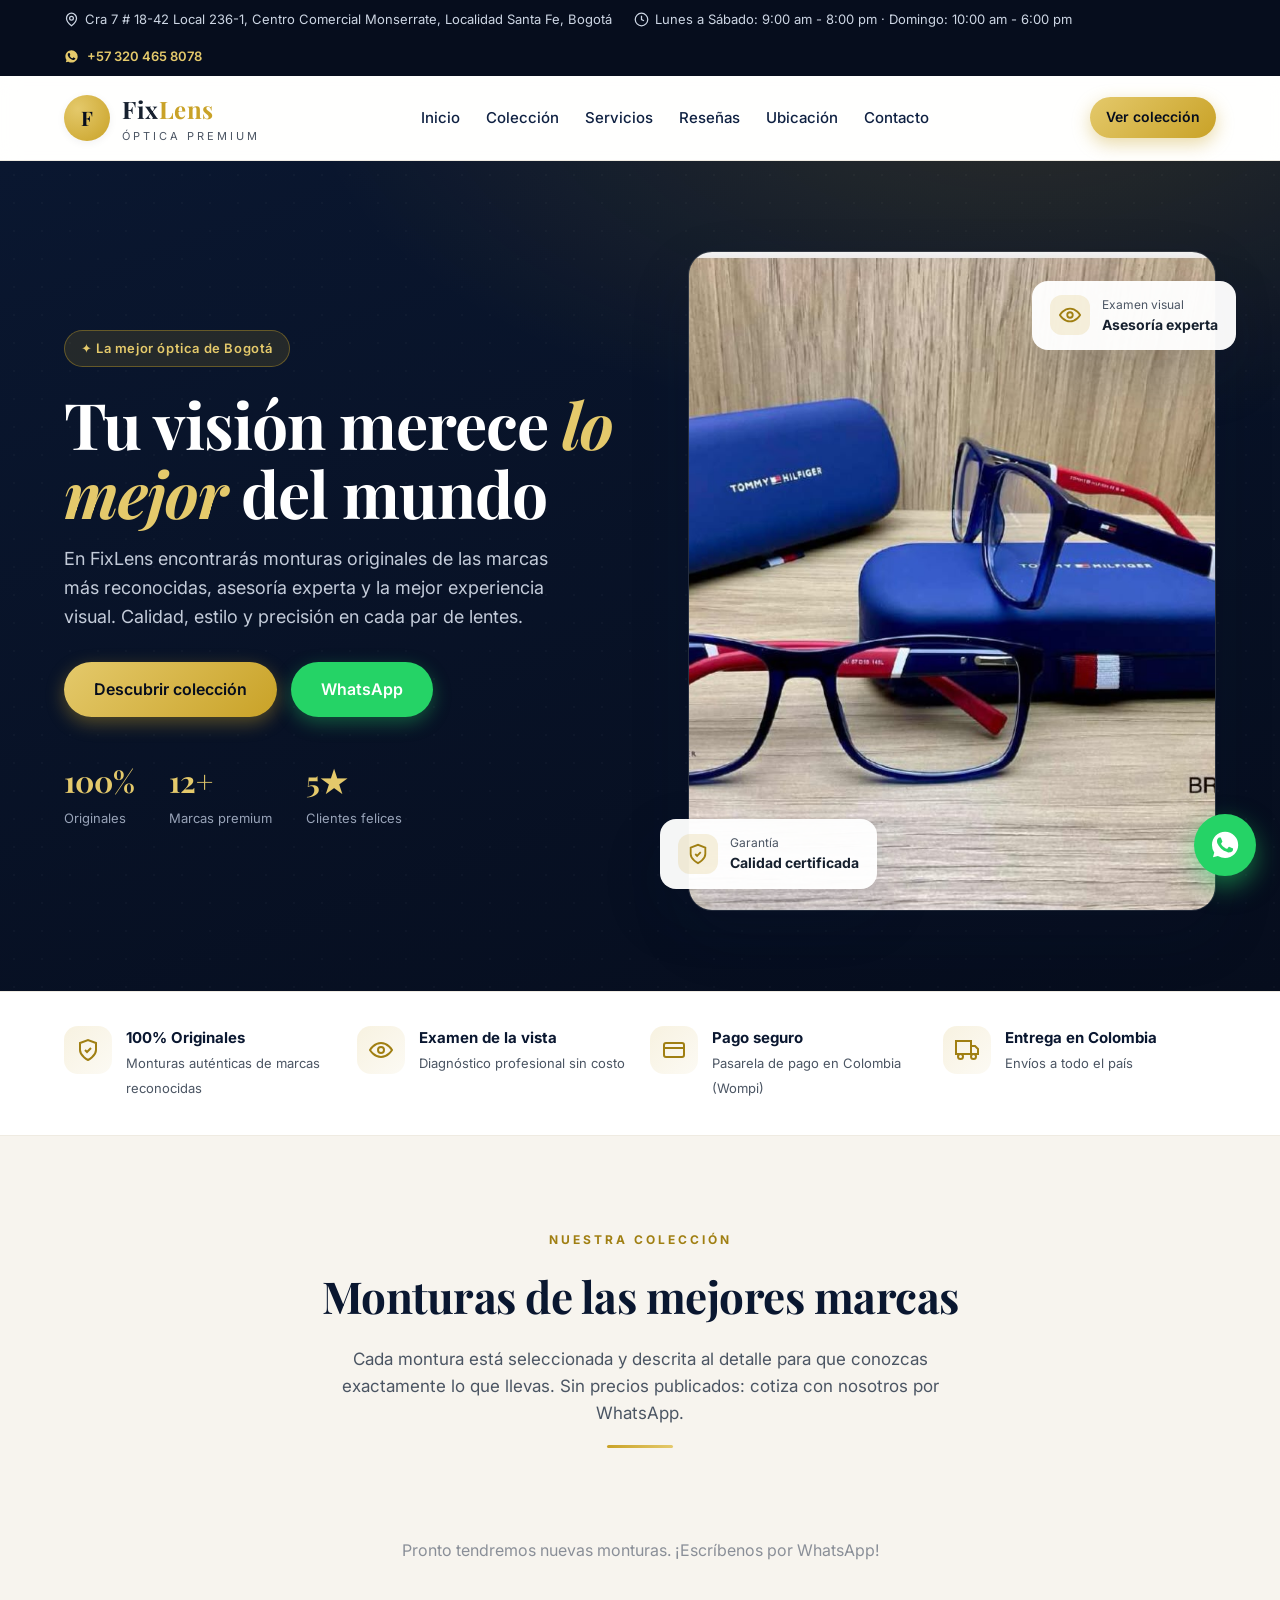
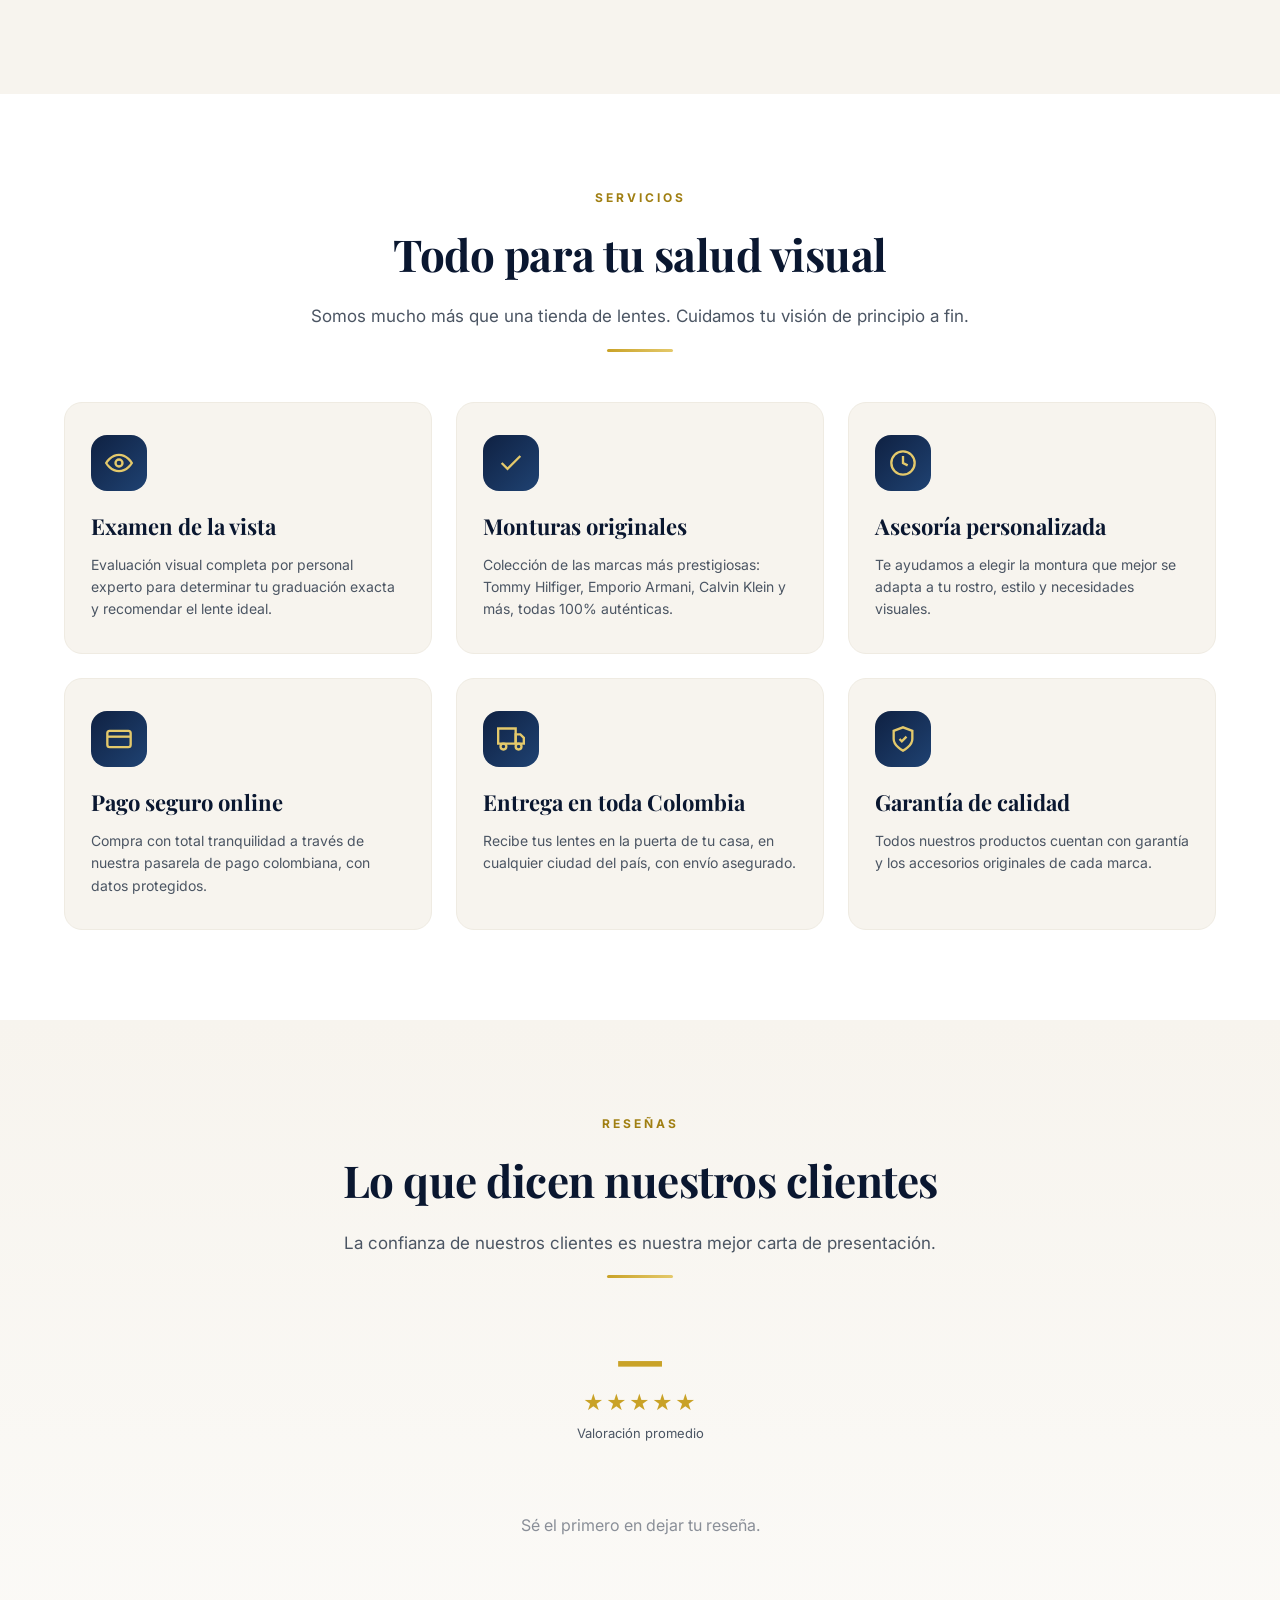
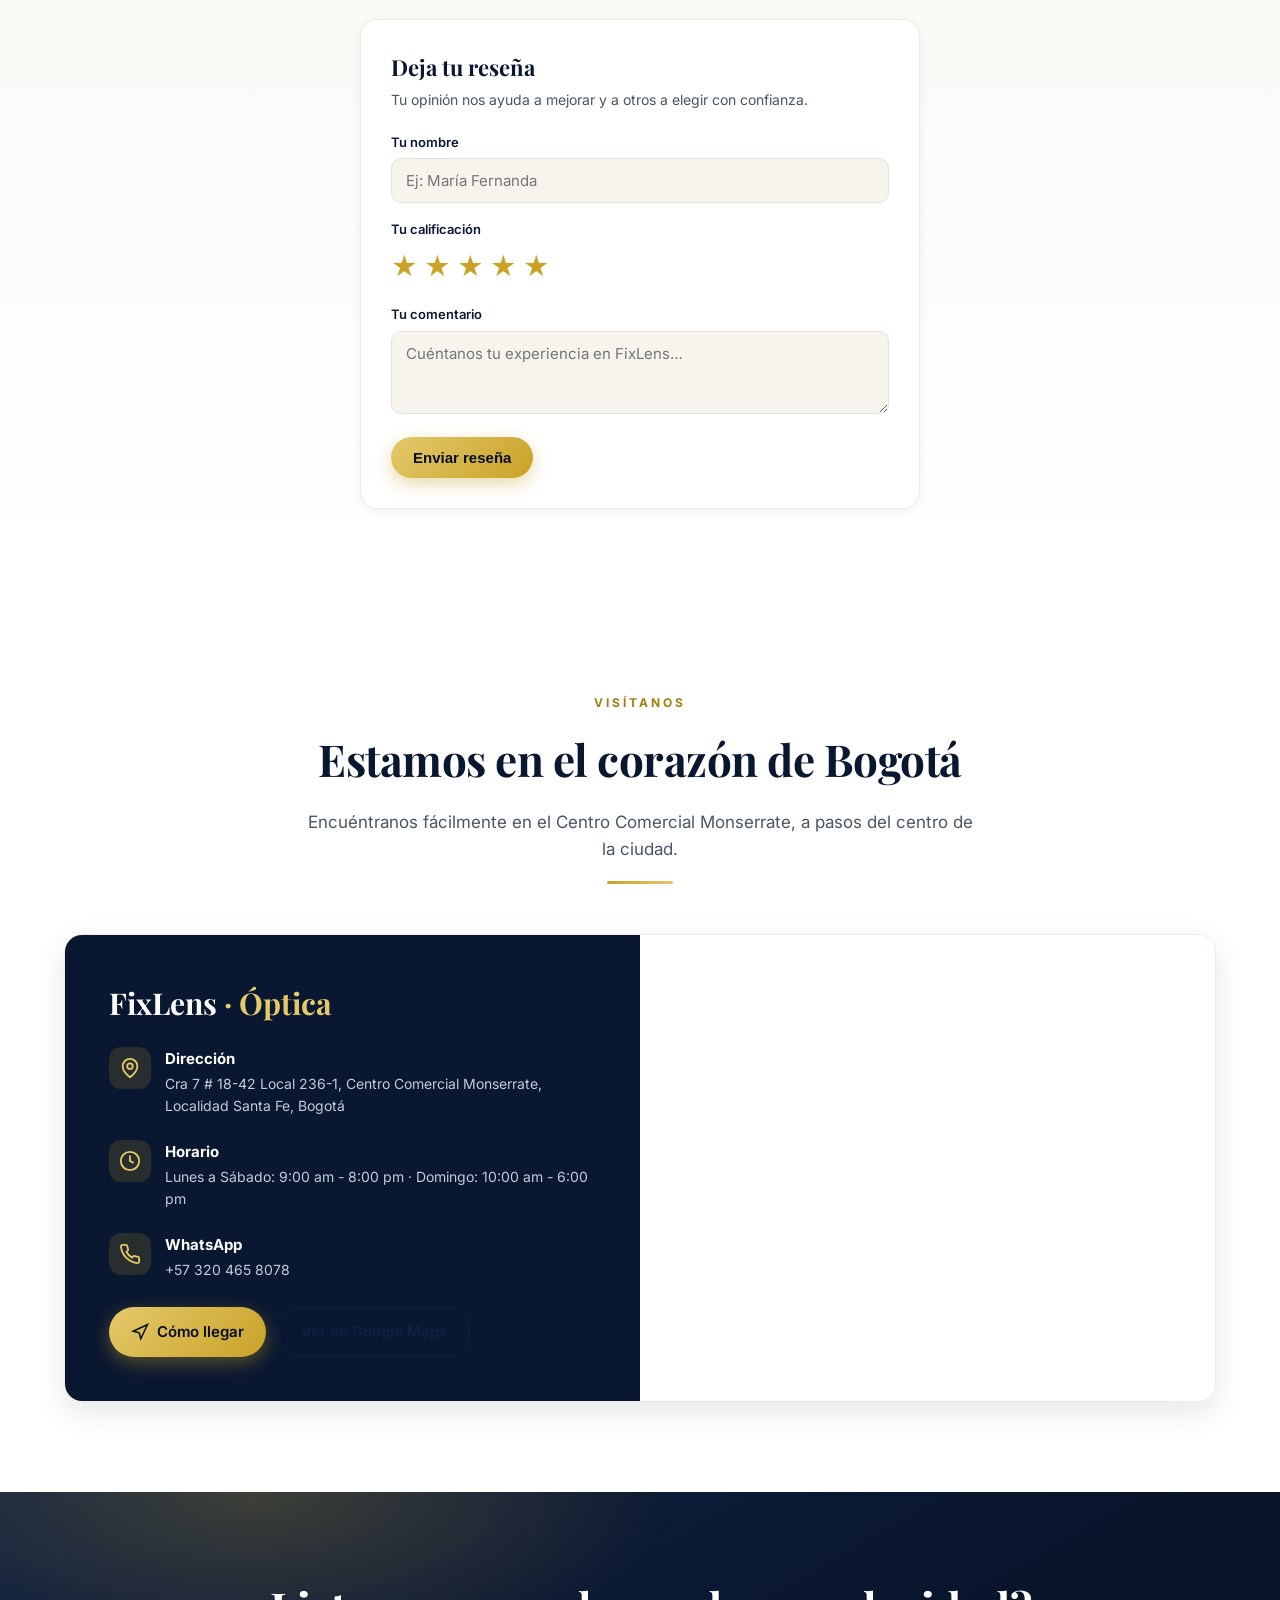
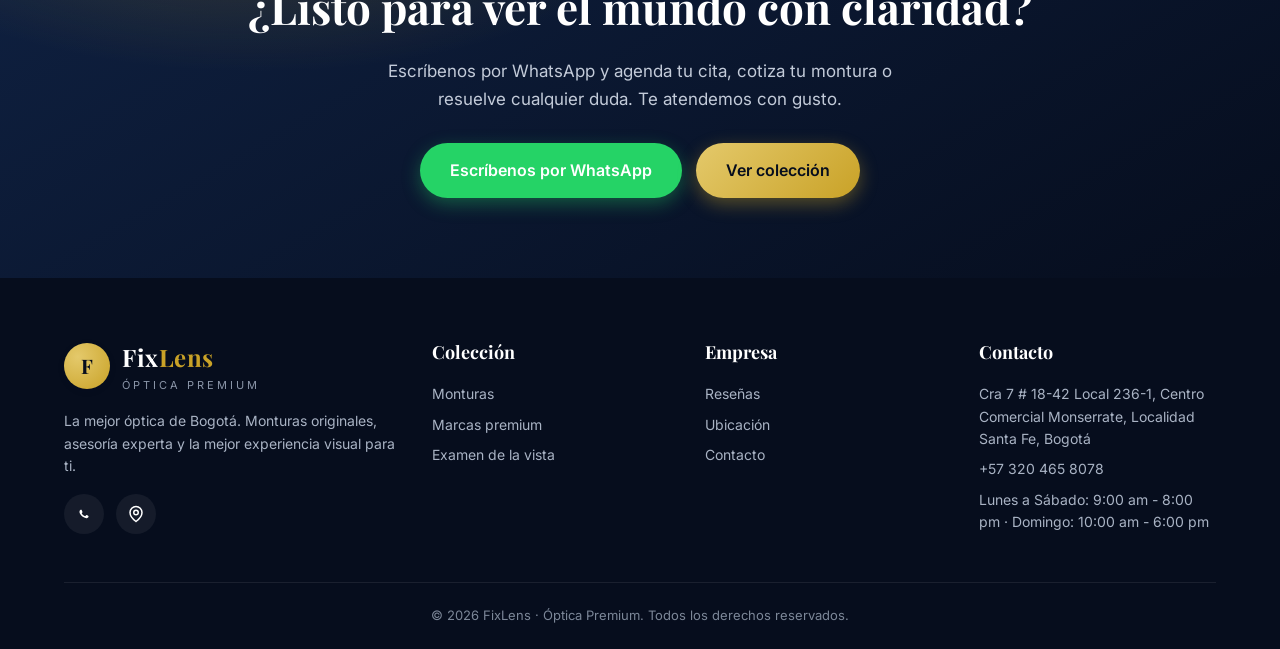
==== index.html @ ef6d7c6b "Óptica FixLens: sitio web completo con panel admin y pasarela Wompi" ====
<!DOCTYPE html>
<html lang="es">
<head>
  <meta charset="UTF-8">
  <meta name="viewport" content="width=device-width, initial-scale=1.0">
  <title>FixLens · Óptica Premium en Bogotá | Centro Comercial Monserrate</title>
  <meta name="description" content="FixLens, la mejor óptica de Bogotá. Monturas originales de las mejores marcas, asesoría profesional y examen de la vista. Cra 7 # 18-42 Local 236-1, Centro Comercial Monserrate, Localidad Santa Fe. Escríbenos por WhatsApp.">
  <meta name="theme-color" content="#0a1730">
  <link rel="preconnect" href="https://fonts.googleapis.com">
  <link rel="preconnect" href="https://fonts.gstatic.com" crossorigin>
  <link href="https://fonts.googleapis.com/css2?family=Playfair+Display:ital,wght@0,400;0,600;0,700;1,500&family=Inter:wght@400;500;600;700&display=swap" rel="stylesheet">
  <link rel="stylesheet" href="/assets/css/style.css">
  <link rel="icon" href="data:image/svg+xml,%3Csvg xmlns='http://www.w3.org/2000/svg' viewBox='0 0 100 100'%3E%3Ccircle cx='50' cy='50' r='50' fill='%230a1730'/%3E%3Ctext x='50' y='66' font-size='48' text-anchor='middle' fill='%23c9a227' font-family='Georgia'%3EF%3C/text%3E%3C/svg%3E">
  <!-- Structured data for local SEO -->
  <script type="application/ld+json">
  {
    "@context": "https://schema.org",
    "@type": "Optician",
    "name": "FixLens",
    "description": "Óptica premium en Bogotá. Monturas originales de las mejores marcas.",
    "telephone": "+573204658078",
    "address": {
      "@type": "PostalAddress",
      "streetAddress": "Cra 7 # 18-42 Local 236-1, Centro Comercial Monserrate",
      "addressLocality": "Bogotá",
      "addressRegion": "Cundinamarca",
      "addressCountry": "CO"
    },
    "openingHours": "Mo-Sa 09:00-20:00, Su 10:00-18:00",
    "priceRange": "$$"
  }
  </script>
</head>
<body>

  <!-- TOP BAR -->
  <div class="topbar">
    <div class="container">
      <div class="tb-left">
        <span class="tb-item" id="topbar-pin" style="display:inline-flex;align-items:center;gap:6px">
          <svg viewBox="0 0 24 24" fill="none" stroke="currentColor" stroke-width="2" style="width:15px;height:15px"><path d="M20 10c0 6-8 12-8 12s-8-6-8-12a8 8 0 0 1 16 0z"/><circle cx="12" cy="10" r="3"/></svg>
          <span data-address>Cra 7 # 18-42 Local 236-1, Centro Comercial Monserrate, Localidad Santa Fe, Bogotá</span>
        </span>
        <span class="tb-item">
          <svg viewBox="0 0 24 24" fill="none" stroke="currentColor" stroke-width="2" style="width:15px;height:15px"><circle cx="12" cy="12" r="10"/><path d="M12 6v6l4 2"/></svg>
          <span data-hours>Lunes a Sábado: 9:00 am - 8:00 pm · Domingo: 10:00 am - 6:00 pm</span>
        </span>
      </div>
      <a class="tb-right" href="https://wa.me/573204658078?text=Hola%20FixLens%20%F0%9F%91%93%2C%20quiero%20m%C3%A1s%20informaci%C3%B3n." target="_blank" rel="noopener">
        <svg viewBox="0 0 24 24" fill="currentColor" style="width:15px;height:15px"><path d="M17.47 14.38c-.3-.15-1.76-.87-2.03-.97-.27-.1-.47-.15-.67.15-.2.3-.77.97-.94 1.17-.17.2-.35.22-.65.07-.3-.15-1.26-.46-2.4-1.48-.89-.79-1.49-1.77-1.66-2.07-.17-.3-.02-.46.13-.61.13-.13.3-.35.45-.52.15-.17.2-.3.3-.5.1-.2.05-.37-.02-.52-.08-.15-.67-1.62-.92-2.22-.24-.58-.49-.5-.67-.51h-.57c-.2 0-.52.07-.8.37-.27.3-1.04 1.02-1.04 2.48 0 1.46 1.07 2.87 1.22 3.07.15.2 2.1 3.2 5.08 4.49.71.31 1.26.49 1.69.63.71.23 1.36.2 1.87.12.57-.09 1.76-.72 2.01-1.42.25-.7.25-1.3.17-1.42-.07-.13-.27-.2-.57-.35zM12.05 21.79h-.01a9.8 9.8 0 0 1-5-1.37l-.36-.21-3.71.97.99-3.62-.23-.37a9.79 9.79 0 0 1-1.5-5.22c0-5.42 4.42-9.83 9.85-9.83a9.78 9.78 0 0 1 9.82 9.83c0 5.43-4.41 9.82-9.85 9.82z"/></svg>
        +57 320 465 8078
      </a>
    </div>
  </div>

  <!-- NAV -->
  <nav class="nav">
    <div class="container">
      <a class="brand" href="#inicio">
        <div class="brand-logo">F</div>
        <div>
          <div class="brand-name">Fix<span>Lens</span></div>
          <div class="brand-sub">Óptica Premium</div>
        </div>
      </a>
      <div class="nav-links">
        <a href="#inicio">Inicio</a>
        <a href="#coleccion">Colección</a>
        <a href="#servicios">Servicios</a>
        <a href="#resenas">Reseñas</a>
        <a href="#ubicacion">Ubicación</a>
        <a href="#contacto">Contacto</a>
      </div>
      <div class="nav-cta">
        <a class="btn btn-gold btn-sm" href="#coleccion">Ver colección</a>
        <button class="hamburger" aria-label="Menú"><span></span><span></span><span></span></button>
      </div>
    </div>
  </nav>

  <!-- HERO -->
  <header class="hero" id="inicio">
    <div class="container">
      <div class="hero-copy">
        <span class="hero-badge">✦ La mejor óptica de Bogotá</span>
        <h1>Tu visión merece <em>lo mejor</em> del mundo</h1>
        <p class="lead">En FixLens encontrarás monturas originales de las marcas más reconocidas, asesoría experta y la mejor experiencia visual. Calidad, estilo y precisión en cada par de lentes.</p>
        <div class="hero-actions">
          <a class="btn btn-gold btn-lg" href="#coleccion">Descubrir colección</a>
          <a class="btn btn-whatsapp btn-lg" data-wa href="#">WhatsApp</a>
        </div>
        <div class="hero-stats">
          <div class="stat"><b>100%</b><span>Originales</span></div>
          <div class="stat"><b>12+</b><span>Marcas premium</span></div>
          <div class="stat"><b>5★</b><span>Clientes felices</span></div>
        </div>
      </div>
      <div class="hero-visual">
        <div class="frame">
          <img src="/images/IMG-20260906-WA0002.jpg" alt="Montura original Tommy Hilfiger en FixLens">
        </div>
        <div class="float-card fc1">
          <div class="ic">
            <svg viewBox="0 0 24 24" fill="none" stroke="currentColor" stroke-width="2"><path d="M12 22s8-4 8-10V5l-8-3-8 3v7c0 6 8 10 8 10z"/><path d="M9 12l2 2 4-4"/></svg>
          </div>
          <div><small>Garantía</small><b>Calidad certificada</b></div>
        </div>
        <div class="float-card fc2">
          <div class="ic">
            <svg viewBox="0 0 24 24" fill="none" stroke="currentColor" stroke-width="2"><path d="M1 12s4-7 11-7 11 7 11 7-4 7-11 7S1 12 1 12z"/><circle cx="12" cy="12" r="3"/></svg>
          </div>
          <div><small>Examen visual</small><b>Asesoría experta</b></div>
        </div>
      </div>
    </div>
  </header>

  <!-- HIGHLIGHTS -->
  <section class="highlights">
    <div class="container">
      <div class="hl">
        <div class="ic"><svg viewBox="0 0 24 24" fill="none" stroke="currentColor" stroke-width="2"><path d="M12 22s8-4 8-10V5l-8-3-8 3v7c0 6 8 10 8 10z"/><path d="M9 12l2 2 4-4"/></svg></div>
        <div><b>100% Originales</b><span>Monturas auténticas de marcas reconocidas</span></div>
      </div>
      <div class="hl">
        <div class="ic"><svg viewBox="0 0 24 24" fill="none" stroke="currentColor" stroke-width="2"><path d="M1 12s4-7 11-7 11 7 11 7-4 7-11 7S1 12 1 12z"/><circle cx="12" cy="12" r="3"/></svg></div>
        <div><b>Examen de la vista</b><span>Diagnóstico profesional sin costo</span></div>
      </div>
      <div class="hl">
        <div class="ic"><svg viewBox="0 0 24 24" fill="none" stroke="currentColor" stroke-width="2"><rect x="2" y="5" width="20" height="14" rx="2"/><path d="M2 10h20"/></svg></div>
        <div><b>Pago seguro</b><span>Pasarela de pago en Colombia (Wompi)</span></div>
      </div>
      <div class="hl">
        <div class="ic"><svg viewBox="0 0 24 24" fill="none" stroke="currentColor" stroke-width="2"><path d="M1 3h15v13H1z"/><path d="M16 8h4l3 3v5h-7V8z"/><circle cx="5.5" cy="18.5" r="2.5"/><circle cx="18.5" cy="18.5" r="2.5"/></svg></div>
        <div><b>Entrega en Colombia</b><span>Envíos a todo el país</span></div>
      </div>
    </div>
  </section>

  <!-- COLLECTION -->
  <section class="section" id="coleccion">
    <div class="container">
      <div class="section-head">
        <span class="kicker">Nuestra colección</span>
        <h2>Monturas de las mejores marcas</h2>
        <p>Cada montura está seleccionada y descrita al detalle para que conozcas exactamente lo que llevas. Sin precios publicados: cotiza con nosotros por WhatsApp.</p>
        <div class="rule"></div>
      </div>
      <div class="products-grid" id="productsGrid"></div>
    </div>
  </section>

  <!-- SERVICES -->
  <section class="section services" id="servicios">
    <div class="container">
      <div class="section-head">
        <span class="kicker">Servicios</span>
        <h2>Todo para tu salud visual</h2>
        <p>Somos mucho más que una tienda de lentes. Cuidamos tu visión de principio a fin.</p>
        <div class="rule"></div>
      </div>
      <div class="services-grid">
        <div class="service">
          <div class="ic"><svg viewBox="0 0 24 24" fill="none" stroke="currentColor" stroke-width="2"><path d="M1 12s4-7 11-7 11 7 11 7-4 7-11 7S1 12 1 12z"/><circle cx="12" cy="12" r="3"/></svg></div>
          <h3>Examen de la vista</h3>
          <p>Evaluación visual completa por personal experto para determinar tu graduación exacta y recomendar el lente ideal.</p>
        </div>
        <div class="service">
          <div class="ic"><svg viewBox="0 0 24 24" fill="none" stroke="currentColor" stroke-width="2"><path d="M20 6 9 17l-5-5"/></svg></div>
          <h3>Monturas originales</h3>
          <p>Colección de las marcas más prestigiosas: Tommy Hilfiger, Emporio Armani, Calvin Klein y más, todas 100% auténticas.</p>
        </div>
        <div class="service">
          <div class="ic"><svg viewBox="0 0 24 24" fill="none" stroke="currentColor" stroke-width="2"><circle cx="12" cy="12" r="10"/><path d="M12 6v6l4 2"/></svg></div>
          <h3>Asesoría personalizada</h3>
          <p>Te ayudamos a elegir la montura que mejor se adapta a tu rostro, estilo y necesidades visuales.</p>
        </div>
        <div class="service">
          <div class="ic"><svg viewBox="0 0 24 24" fill="none" stroke="currentColor" stroke-width="2"><rect x="2" y="5" width="20" height="14" rx="2"/><path d="M2 10h20"/></svg></div>
          <h3>Pago seguro online</h3>
          <p>Compra con total tranquilidad a través de nuestra pasarela de pago colombiana, con datos protegidos.</p>
        </div>
        <div class="service">
          <div class="ic"><svg viewBox="0 0 24 24" fill="none" stroke="currentColor" stroke-width="2"><path d="M1 3h15v13H1z"/><path d="M16 8h4l3 3v5h-7V8z"/><circle cx="5.5" cy="18.5" r="2.5"/><circle cx="18.5" cy="18.5" r="2.5"/></svg></div>
          <h3>Entrega en toda Colombia</h3>
          <p>Recibe tus lentes en la puerta de tu casa, en cualquier ciudad del país, con envío asegurado.</p>
        </div>
        <div class="service">
          <div class="ic"><svg viewBox="0 0 24 24" fill="none" stroke="currentColor" stroke-width="2"><path d="M12 22s8-4 8-10V5l-8-3-8 3v7c0 6 8 10 8 10z"/><path d="M9 12l2 2 4-4"/></svg></div>
          <h3>Garantía de calidad</h3>
          <p>Todos nuestros productos cuentan con garantía y los accesorios originales de cada marca.</p>
        </div>
      </div>
    </div>
  </section>

  <!-- REVIEWS -->
  <section class="section reviews" id="resenas">
    <div class="container">
      <div class="section-head">
        <span class="kicker">Reseñas</span>
        <h2>Lo que dicen nuestros clientes</h2>
        <p>La confianza de nuestros clientes es nuestra mejor carta de presentación.</p>
        <div class="rule"></div>
      </div>
      <div class="reviews-summary">
        <div class="big-score">
          <b id="avgScore">5.0</b>
          <div class="stars">★★★★★</div>
          <span>Valoración promedio</span>
        </div>
      </div>
      <div class="reviews-grid" id="reviewsGrid"></div>

      <form class="review-form" id="reviewForm">
        <h3>Deja tu reseña</h3>
        <p class="hint">Tu opinión nos ayuda a mejorar y a otros a elegir con confianza.</p>
        <div class="field">
          <label for="rname">Tu nombre</label>
          <input type="text" id="rname" name="rname" placeholder="Ej: María Fernanda" required>
        </div>
        <div class="field">
          <label>Tu calificación</label>
          <div class="star-input" id="starInput"><span>★</span><span>★</span><span>★</span><span>★</span><span>★</span></div>
        </div>
        <div class="field">
          <label for="rcomment">Tu comentario</label>
          <textarea id="rcomment" name="rcomment" rows="3" placeholder="Cuéntanos tu experiencia en FixLens…" required></textarea>
        </div>
        <button type="submit" class="btn btn-gold">Enviar reseña</button>
      </form>
    </div>
  </section>

  <!-- LOCATION -->
  <section class="section location" id="ubicacion">
    <div class="container">
      <div class="section-head">
        <span class="kicker">Visítanos</span>
        <h2>Estamos en el corazón de Bogotá</h2>
        <p>Encuéntranos fácilmente en el Centro Comercial Monserrate, a pasos del centro de la ciudad.</p>
        <div class="rule"></div>
      </div>
      <div class="location-wrap">
        <div class="location-info">
          <h2>FixLens <span>· Óptica</span></h2>
          <div class="loc-row">
            <div class="ic"><svg viewBox="0 0 24 24" fill="none" stroke="currentColor" stroke-width="2"><path d="M20 10c0 6-8 12-8 12s-8-6-8-12a8 8 0 0 1 16 0z"/><circle cx="12" cy="10" r="3"/></svg></div>
            <div>
              <b>Dirección</b>
              <p data-address>Cra 7 # 18-42 Local 236-1, Centro Comercial Monserrate, Localidad Santa Fe, Bogotá</p>
            </div>
          </div>
          <div class="loc-row">
            <div class="ic"><svg viewBox="0 0 24 24" fill="none" stroke="currentColor" stroke-width="2"><circle cx="12" cy="12" r="10"/><path d="M12 6v6l4 2"/></svg></div>
            <div>
              <b>Horario</b>
              <p data-hours>Lunes a Sábado: 9:00 am - 8:00 pm · Domingo: 10:00 am - 6:00 pm</p>
            </div>
          </div>
          <div class="loc-row">
            <div class="ic"><svg viewBox="0 0 24 24" fill="none" stroke="currentColor" stroke-width="2"><path d="M22 16.9v3a2 2 0 0 1-2.2 2 19.8 19.8 0 0 1-8.6-3.1 19.5 19.5 0 0 1-6-6A19.8 19.8 0 0 1 2.1 4.2 2 2 0 0 1 4.1 2h3a2 2 0 0 1 2 1.7c.1 1 .4 1.9.7 2.8a2 2 0 0 1-.5 2.1L8.1 9.9a16 16 0 0 0 6 6l1.3-1.2a2 2 0 0 1 2.1-.5c.9.3 1.8.6 2.8.7a2 2 0 0 1 1.7 2z"/></svg></div>
            <div>
              <b>WhatsApp</b>
              <p><a data-wa href="#">+57 320 465 8078</a></p>
            </div>
          </div>
          <div style="margin-top:26px;display:flex;gap:12px;flex-wrap:wrap">
            <a class="btn btn-gold" target="_blank" rel="noopener" href="https://www.google.com/maps/dir/?api=1&destination=Cra+7+%2318-42+Centro+Comercial+Monserrate+Bogot%C3%A1">
              <svg viewBox="0 0 24 24" fill="none" stroke="currentColor" stroke-width="2" style="width:18px;height:18px"><path d="M3 11l19-9-9 19-2-8-8-2z"/></svg>
              Cómo llegar
            </a>
            <a class="btn btn-outline" target="_blank" rel="noopener" href="https://www.google.com/maps/search/?api=1&query=Cra+7+%2318-42+Centro+Comercial+Monserrate+Bogot%C3%A1">
              Ver en Google Maps
            </a>
          </div>
        </div>
        <div class="location-map">
          <iframe
            src="https://www.google.com/maps?q=Cra+7+%2318-42+Centro+Comercial+Monserrate+Localidad+Santa+Fe+Bogot%C3%A1&z=16&output=embed"
            title="Ubicación de FixLens en Google Maps"
            loading="lazy"
            referrerpolicy="no-referrer-when-downgrade"
            allowfullscreen></iframe>
        </div>
      </div>
    </div>
  </section>

  <!-- CTA BANNER -->
  <section class="cta-banner" id="contacto">
    <div class="container">
      <h2>¿Listo para ver el mundo con claridad?</h2>
      <p>Escríbenos por WhatsApp y agenda tu cita, cotiza tu montura o resuelve cualquier duda. Te atendemos con gusto.</p>
      <div style="display:flex;gap:14px;justify-content:center;flex-wrap:wrap">
        <a class="btn btn-whatsapp btn-lg" data-wa href="#">Escríbenos por WhatsApp</a>
        <a class="btn btn-gold btn-lg" href="#coleccion">Ver colección</a>
      </div>
    </div>
  </section>

  <!-- FOOTER -->
  <footer class="footer">
    <div class="container">
      <div class="footer-grid">
        <div>
          <a class="brand" href="#inicio">
            <div class="brand-logo">F</div>
            <div>
              <div class="brand-name">Fix<span>Lens</span></div>
              <div class="brand-sub" style="color:#8a95a8">Óptica Premium</div>
            </div>
          </a>
          <p style="margin-top:16px">La mejor óptica de Bogotá. Monturas originales, asesoría experta y la mejor experiencia visual para ti.</p>
          <div class="footer-social">
            <a data-wa href="#" aria-label="WhatsApp"><svg viewBox="0 0 24 24" fill="currentColor"><path d="M17.47 14.38c-.3-.15-1.76-.87-2.03-.97-.27-.1-.47-.15-.67.15-.2.3-.77.97-.94 1.17-.17.2-.35.22-.65.07-.3-.15-1.26-.46-2.4-1.48-.89-.79-1.49-1.77-1.66-2.07-.17-.3-.02-.46.13-.61.13-.13.3-.35.45-.52.15-.17.2-.3.3-.5.1-.2.05-.37-.02-.52-.08-.15-.67-1.62-.92-2.22-.24-.58-.49-.5-.67-.51h-.57c-.2 0-.52.07-.8.37-.27.3-1.04 1.02-1.04 2.48 0 1.46 1.07 2.87 1.22 3.07.15.2 2.1 3.2 5.08 4.49.71.31 1.26.49 1.69.63.71.23 1.36.2 1.87.12.57-.09 1.76-.72 2.01-1.42.25-.7.25-1.3.17-1.42-.07-.13-.27-.2-.57-.35z"/></svg></a>
            <a href="https://www.google.com/maps/search/?api=1&query=Cra+7+%2318-42+Centro+Comercial+Monserrate+Bogot%C3%A1" target="_blank" rel="noopener" aria-label="Ubicación"><svg viewBox="0 0 24 24" fill="none" stroke="currentColor" stroke-width="2"><path d="M20 10c0 6-8 12-8 12s-8-6-8-12a8 8 0 0 1 16 0z"/><circle cx="12" cy="10" r="3"/></svg></a>
          </div>
        </div>
        <div>
          <h4>Colección</h4>
          <p><a href="#coleccion">Monturas</a></p>
          <p><a href="#coleccion">Marcas premium</a></p>
          <p><a href="#servicios">Examen de la vista</a></p>
        </div>
        <div>
          <h4>Empresa</h4>
          <p><a href="#resenas">Reseñas</a></p>
          <p><a href="#ubicacion">Ubicación</a></p>
          <p><a href="#contacto">Contacto</a></p>
        </div>
        <div>
          <h4>Contacto</h4>
          <p data-address>Cra 7 # 18-42 Local 236-1, Centro Comercial Monserrate, Localidad Santa Fe, Bogotá</p>
          <p><a data-wa href="#">+57 320 465 8078</a></p>
          <p data-hours>Lunes a Sábado: 9:00 am - 8:00 pm · Domingo: 10:00 am - 6:00 pm</p>
        </div>
      </div>
      <div class="footer-bottom">
        © <span id="year">2026</span> FixLens · Óptica Premium. Todos los derechos reservados.
      </div>
    </div>
  </footer>

  <!-- FLOATING WHATSAPP -->
  <a class="float-wa" data-wa href="#" aria-label="WhatsApp">
    <svg viewBox="0 0 24 24" fill="currentColor"><path d="M17.47 14.38c-.3-.15-1.76-.87-2.03-.97-.27-.1-.47-.15-.67.15-.2.3-.77.97-.94 1.17-.17.2-.35.22-.65.07-.3-.15-1.26-.46-2.4-1.48-.89-.79-1.49-1.77-1.66-2.07-.17-.3-.02-.46.13-.61.13-.13.3-.35.45-.52.15-.17.2-.3.3-.5.1-.2.05-.37-.02-.52-.08-.15-.67-1.62-.92-2.22-.24-.58-.49-.5-.67-.51h-.57c-.2 0-.52.07-.8.37-.27.3-1.04 1.02-1.04 2.48 0 1.46 1.07 2.87 1.22 3.07.15.2 2.1 3.2 5.08 4.49.71.31 1.26.49 1.69.63.71.23 1.36.2 1.87.12.57-.09 1.76-.72 2.01-1.42.25-.7.25-1.3.17-1.42-.07-.13-.27-.2-.57-.35zM12.05 21.79h-.01a9.8 9.8 0 0 1-5-1.37l-.36-.21-3.71.97.99-3.62-.23-.37a9.79 9.79 0 0 1-1.5-5.22c0-5.42 4.42-9.83 9.85-9.83a9.78 9.78 0 0 1 9.82 9.83c0 5.43-4.41 9.82-9.85 9.82z"/></svg>
  </a>

  <!-- PRODUCT MODAL -->
  <div class="modal-backdrop" id="productModal">
    <div class="modal">
      <div class="modal-media"></div>
      <div class="modal-body"></div>
    </div>
  </div>

  <!-- QUOTE MODAL -->
  <div class="modal-backdrop" id="quoteModal">
    <div class="quote-modal">
      <button class="modal-close" data-close style="top:16px;right:16px">✕</button>
      <h3>Cotiza esta montura</h3>
      <p class="sub">Completa tus datos y te contactamos al instante por WhatsApp.</p>
      <div class="quote-product">
        <img id="quoteProductImg" src="" alt="">
        <div>
          <b id="quoteProductName">Producto</b>
          <span id="quoteProductBrand">FixLens</span>
        </div>
      </div>
      <form id="quoteForm">
        <div class="field">
          <label>Nombre completo</label>
          <input type="text" name="name" required placeholder="Tu nombre">
        </div>
        <div class="field">
          <label>Teléfono / WhatsApp</label>
          <input type="tel" name="phone" required placeholder="+57 300 000 0000">
        </div>
        <div class="field">
          <label>Correo electrónico</label>
          <input type="email" name="email" placeholder="tu@correo.com">
        </div>
        <div class="field">
          <label>Dirección de entrega</label>
          <input type="text" name="address" placeholder="Ciudad, dirección">
        </div>
        <button type="submit" class="btn btn-whatsapp" style="width:100%">Enviar cotización por WhatsApp</button>
        <p class="hint" style="text-align:center;margin:12px 0 0;font-size:12px;color:#8a8f98">Al enviar se abrirá WhatsApp con tu solicitud. Sin compromiso.</p>
      </form>
    </div>
  </div>

  <script src="/assets/js/app.js"></script>
</body>
</html>
---- assets/css/style.css ----
/* =========================================================
   FIXLENS · Óptica Premium
   Design system: deep navy + champagne gold
   ========================================================= */

:root {
  --navy-950: #060d1d;
  --navy-900: #0a1730;
  --navy-800: #0f2142;
  --navy-700: #173157;
  --navy-600: #1f4272;
  --gold: #c9a227;
  --gold-soft: #e4c96b;
  --gold-dark: #a07f12;
  --cream: #f7f4ee;
  --white: #ffffff;
  --ink: #16202e;
  --slate: #4b5563;
  --line: #e7e2d8;
  --line-soft: #efebe2;
  --green: #25d366;
  --shadow-sm: 0 2px 8px rgba(10, 23, 48, 0.06);
  --shadow-md: 0 10px 30px rgba(10, 23, 48, 0.10);
  --shadow-lg: 0 24px 60px rgba(10, 23, 48, 0.16);
  --radius: 18px;
  --radius-sm: 12px;
  --font-head: "Playfair Display", Georgia, serif;
  --font-body: "Inter", system-ui, -apple-system, "Segoe UI", sans-serif;
  --maxw: 1200px;
}

* { box-sizing: border-box; }

html { scroll-behavior: smooth; }

body {
  margin: 0;
  font-family: var(--font-body);
  color: var(--ink);
  background: var(--cream);
  line-height: 1.6;
  -webkit-font-smoothing: antialiased;
}

img { max-width: 100%; display: block; }

a { color: inherit; text-decoration: none; }

.container {
  width: 100%;
  max-width: var(--maxw);
  margin: 0 auto;
  padding: 0 24px;
}

/* ---------- Top bar ---------- */
.topbar {
  background: var(--navy-950);
  color: #cdd6e4;
  font-size: 13px;
}
.topbar .container {
  display: flex;
  align-items: center;
  justify-content: space-between;
  gap: 16px;
  padding: 9px 24px;
  flex-wrap: wrap;
}
.topbar a { color: var(--gold-soft); font-weight: 600; }
.topbar .tb-left { display: flex; gap: 22px; flex-wrap: wrap; }
.topbar .tb-item { display: inline-flex; align-items: center; gap: 6px; }
.topbar .tb-item svg { width: 15px; height: 15px; flex: none; }
.topbar .tb-right { display: inline-flex; align-items: center; gap: 8px; }

/* ---------- Navbar ---------- */
.nav {
  position: sticky;
  top: 0;
  z-index: 100;
  background: rgba(255, 255, 255, 0.92);
  backdrop-filter: blur(10px);
  border-bottom: 1px solid var(--line-soft);
}
.nav .container {
  display: flex;
  align-items: center;
  justify-content: space-between;
  gap: 20px;
  padding: 14px 24px;
}
.brand { display: flex; align-items: center; gap: 12px; }
.brand-logo {
  width: 46px; height: 46px;
  border-radius: 50%;
  background: radial-gradient(circle at 30% 30%, var(--gold-soft), var(--gold));
  display: grid; place-items: center;
  color: var(--navy-950);
  font-family: var(--font-head);
  font-weight: 700;
  font-size: 20px;
  box-shadow: var(--shadow-sm);
}
.brand-name { font-family: var(--font-head); font-weight: 700; font-size: 24px; letter-spacing: .5px; }
.brand-name span { color: var(--gold); }
.brand-sub { font-size: 11px; letter-spacing: 3px; text-transform: uppercase; color: var(--slate); }

.nav-links { display: flex; gap: 26px; align-items: center; }
.nav-links a { font-weight: 500; font-size: 15px; color: var(--navy-800); position: relative; padding: 4px 0; }
.nav-links a::after {
  content: ""; position: absolute; left: 0; bottom: -2px; height: 2px; width: 0;
  background: var(--gold); transition: width .25s ease;
}
.nav-links a:hover::after { width: 100%; }
.nav-cta { display: flex; gap: 10px; align-items: center; }

/* ---------- Buttons ---------- */
.btn {
  display: inline-flex; align-items: center; justify-content: center; gap: 8px;
  padding: 12px 22px;
  border-radius: 999px;
  font-weight: 600; font-size: 15px;
  cursor: pointer; border: none;
  transition: transform .18s ease, box-shadow .18s ease, background .18s ease, color .18s;
  white-space: nowrap;
}
.btn svg { width: 18px; height: 18px; }
.btn:active { transform: translateY(1px); }
.btn-gold { background: linear-gradient(135deg, var(--gold-soft), var(--gold)); color: var(--navy-950); box-shadow: 0 6px 18px rgba(201,162,39,.4); }
.btn-gold:hover { box-shadow: 0 10px 26px rgba(201,162,39,.5); transform: translateY(-2px); }
.btn-navy { background: var(--navy-800); color: #fff; }
.btn-navy:hover { background: var(--navy-700); transform: translateY(-2px); }
.btn-whatsapp { background: var(--green); color: #fff; box-shadow: 0 6px 18px rgba(37,211,102,.35); }
.btn-whatsapp:hover { transform: translateY(-2px); box-shadow: 0 10px 24px rgba(37,211,102,.45); }
.btn-outline { background: transparent; border: 1.5px solid var(--navy-800); color: var(--navy-800); }
.btn-outline:hover { background: var(--navy-800); color: #fff; }
.btn-sm { padding: 9px 16px; font-size: 14px; }
.btn-lg { padding: 15px 30px; font-size: 16px; }

/* ---------- Hero ---------- */
.hero {
  position: relative;
  background:
    radial-gradient(1200px 600px at 80% -10%, rgba(201,162,39,.18), transparent 60%),
    linear-gradient(160deg, var(--navy-900), var(--navy-950));
  color: #fff;
  overflow: hidden;
}
.hero::before {
  content: "";
  position: absolute; inset: 0;
  background-image: radial-gradient(rgba(255,255,255,.05) 1px, transparent 1px);
  background-size: 28px 28px;
  opacity: .5;
}
.hero .container {
  position: relative;
  display: grid;
  grid-template-columns: 1.05fr .95fr;
  gap: 40px;
  align-items: center;
  padding: 90px 24px 80px;
}
.hero-badge {
  display: inline-flex; align-items: center; gap: 8px;
  background: rgba(201,162,39,.14);
  border: 1px solid rgba(201,162,39,.4);
  color: var(--gold-soft);
  padding: 7px 16px; border-radius: 999px;
  font-size: 13px; font-weight: 600; letter-spacing: .6px;
  margin-bottom: 22px;
}
.hero h1 {
  font-family: var(--font-head);
  font-weight: 700;
  font-size: clamp(40px, 5.4vw, 64px);
  line-height: 1.08;
  margin: 0 0 18px;
  letter-spacing: -1px;
}
.hero h1 em { font-style: italic; color: var(--gold-soft); }
.hero p.lead {
  font-size: 18px;
  color: #c3cbd9;
  max-width: 520px;
  margin: 0 0 30px;
}
.hero-actions { display: flex; gap: 14px; flex-wrap: wrap; }
.hero-stats {
  display: flex; gap: 34px; margin-top: 40px; flex-wrap: wrap;
}
.hero-stats .stat b { font-family: var(--font-head); font-size: 30px; color: var(--gold-soft); display: block; }
.hero-stats .stat span { font-size: 13px; color: #98a3b8; }

.hero-visual {
  position: relative;
}
.hero-visual .frame {
  border-radius: 24px;
  overflow: hidden;
  box-shadow: var(--shadow-lg);
  border: 1px solid rgba(255,255,255,.12);
  aspect-ratio: 4 / 5;
}
.hero-visual .frame img { width: 100%; height: 100%; object-fit: cover; }
.hero-visual .float-card {
  position: absolute;
  background: rgba(255,255,255,.96);
  color: var(--ink);
  border-radius: 16px;
  padding: 14px 18px;
  box-shadow: var(--shadow-lg);
  display: flex; align-items: center; gap: 12px;
  font-size: 14px;
  animation: floaty 4s ease-in-out infinite;
}
.hero-visual .float-card small { display: block; color: var(--slate); font-size: 12px; }
.hero-visual .fc1 { bottom: 22px; left: -28px; }
.hero-visual .fc2 { top: 30px; right: -20px; animation-delay: 1.6s; }
.hero-visual .float-card .ic {
  width: 40px; height: 40px; border-radius: 12px;
  display: grid; place-items: center; flex: none;
  background: rgba(201,162,39,.15); color: var(--gold-dark);
}
.hero-visual .float-card .ic svg { width: 22px; height: 22px; }
@keyframes floaty { 0%,100%{transform:translateY(0)} 50%{transform:translateY(-12px)} }

/* ---------- Section headers ---------- */
.section { padding: 90px 0; }
.section-head { text-align: center; max-width: 680px; margin: 0 auto 50px; }
.section-head .kicker {
  display: inline-block;
  color: var(--gold-dark);
  letter-spacing: 3px; text-transform: uppercase;
  font-size: 12px; font-weight: 700; margin-bottom: 12px;
}
.section-head h2 {
  font-family: var(--font-head);
  font-size: clamp(30px, 4vw, 44px);
  margin: 0 0 14px; color: var(--navy-900); letter-spacing: -.5px;
}
.section-head p { color: var(--slate); font-size: 17px; margin: 0; }
.section-head .rule {
  width: 66px; height: 3px; background: linear-gradient(90deg, var(--gold), var(--gold-soft));
  border-radius: 3px; margin: 18px auto 0;
}

/* ---------- Highlights strip ---------- */
.highlights {
  background: var(--white);
  border-top: 1px solid var(--line-soft);
  border-bottom: 1px solid var(--line-soft);
}
.highlights .container {
  display: grid;
  grid-template-columns: repeat(4, 1fr);
  gap: 20px;
  padding: 34px 24px;
}
.hl { display: flex; gap: 14px; align-items: flex-start; }
.hl .ic {
  width: 48px; height: 48px; flex: none; border-radius: 14px;
  display: grid; place-items: center;
  background: linear-gradient(135deg, rgba(201,162,39,.14), rgba(201,162,39,.05));
  color: var(--gold-dark);
}
.hl .ic svg { width: 24px; height: 24px; }
.hl b { display: block; font-size: 15px; color: var(--navy-900); }
.hl span { font-size: 13px; color: var(--slate); }

/* ---------- Product grid ---------- */
.products-grid {
  display: grid;
  grid-template-columns: repeat(auto-fill, minmax(300px, 1fr));
  gap: 28px;
}
.product-card {
  background: var(--white);
  border-radius: var(--radius);
  overflow: hidden;
  box-shadow: var(--shadow-sm);
  border: 1px solid var(--line-soft);
  transition: transform .25s ease, box-shadow .25s ease;
  display: flex; flex-direction: column;
}
.product-card:hover { transform: translateY(-6px); box-shadow: var(--shadow-md); }
.product-media {
  position: relative;
  aspect-ratio: 4 / 3;
  overflow: hidden;
  background: #e9e5dc;
}
.product-media img { width: 100%; height: 100%; object-fit: cover; transition: transform .5s ease; }
.product-card:hover .product-media img { transform: scale(1.06); }
.product-badges { position: absolute; top: 14px; left: 14px; display: flex; gap: 8px; }
.badge {
  background: rgba(10,23,48,.82);
  color: #fff; font-size: 11px; font-weight: 600;
  padding: 5px 12px; border-radius: 999px; letter-spacing: .4px;
}
.badge.gold { background: rgba(201,162,39,.92); color: var(--navy-950); }
.product-body { padding: 20px 20px 22px; display: flex; flex-direction: column; flex: 1; }
.product-brand { font-size: 12px; letter-spacing: 2px; text-transform: uppercase; color: var(--gold-dark); font-weight: 700; }
.product-name { font-family: var(--font-head); font-size: 21px; margin: 6px 0 8px; color: var(--navy-900); }
.product-desc { font-size: 14px; color: var(--slate); margin: 0 0 16px; display: -webkit-box; -webkit-line-clamp: 3; -webkit-box-orient: vertical; overflow: hidden; }
.product-tags { display: flex; gap: 6px; flex-wrap: wrap; margin-bottom: 18px; }
.tag { font-size: 11px; background: var(--cream); border: 1px solid var(--line); color: var(--slate); padding: 4px 10px; border-radius: 999px; }
.product-actions { margin-top: auto; display: flex; gap: 10px; }
.product-actions .btn { flex: 1; }

/* ---------- Product modal ---------- */
.modal-backdrop {
  position: fixed; inset: 0; z-index: 500;
  background: rgba(6,13,29,.6);
  backdrop-filter: blur(4px);
  display: none; align-items: center; justify-content: center;
  padding: 24px;
}
.modal-backdrop.open { display: flex; }
.modal {
  background: var(--white);
  border-radius: 22px;
  max-width: 980px; width: 100%;
  max-height: 92vh;
  overflow: hidden;
  box-shadow: var(--shadow-lg);
  display: grid; grid-template-columns: 1fr 1.1fr;
  animation: pop .3s ease;
}
@keyframes pop { from { transform: scale(.95); opacity: 0 } to { transform: scale(1); opacity: 1 } }
.modal-media { background: #e9e5dc; min-height: 420px; }
.modal-media img { width: 100%; height: 100%; object-fit: cover; }
.modal-body { padding: 34px; overflow-y: auto; max-height: 92vh; position: relative; }
.modal-close {
  position: absolute; top: 16px; right: 16px;
  width: 38px; height: 38px; border-radius: 50%;
  background: var(--cream); border: 1px solid var(--line);
  cursor: pointer; font-size: 20px; line-height: 1;
  display: grid; place-items: center; color: var(--navy-900);
  transition: background .2s;
}
.modal-close:hover { background: var(--line); }
.modal-brand { font-size: 12px; letter-spacing: 2px; text-transform: uppercase; color: var(--gold-dark); font-weight: 700; }
.modal-title { font-family: var(--font-head); font-size: 30px; margin: 6px 0 4px; color: var(--navy-900); }
.modal-meta { display: flex; gap: 10px; margin: 10px 0 16px; flex-wrap: wrap; }
.meta-chip { background: var(--cream); border: 1px solid var(--line); border-radius: 999px; padding: 6px 14px; font-size: 13px; color: var(--navy-800); font-weight: 500; }
.modal-desc { color: var(--slate); font-size: 15px; margin: 0 0 20px; }
.features { list-style: none; padding: 0; margin: 0 0 22px; }
.features li {
  display: flex; gap: 12px; align-items: flex-start;
  padding: 11px 0; border-bottom: 1px dashed var(--line);
}
.features li:last-child { border-bottom: none; }
.features li .dot {
  width: 22px; height: 22px; flex: none; border-radius: 50%;
  background: rgba(201,162,39,.15); color: var(--gold-dark);
  display: grid; place-items: center; font-size: 12px; font-weight: 700; margin-top: 2px;
}
.features li b { color: var(--navy-900); }
.features li span { color: var(--slate); }
.modal-tags { display: flex; gap: 6px; flex-wrap: wrap; margin-bottom: 24px; }
.modal-cta { display: flex; gap: 12px; flex-wrap: wrap; }
.modal-note { margin-top: 18px; font-size: 13px; color: var(--slate); display: flex; gap: 8px; align-items: center; }
.modal-note svg { width: 16px; height: 16px; flex: none; color: var(--green); }

/* ---------- Services ---------- */
.services { background: var(--white); }
.services-grid { display: grid; grid-template-columns: repeat(3, 1fr); gap: 24px; }
.service {
  background: var(--cream);
  border: 1px solid var(--line-soft);
  border-radius: var(--radius);
  padding: 32px 26px;
  transition: transform .25s, box-shadow .25s;
}
.service:hover { transform: translateY(-5px); box-shadow: var(--shadow-md); }
.service .ic {
  width: 56px; height: 56px; border-radius: 16px;
  background: linear-gradient(135deg, var(--navy-800), var(--navy-600));
  color: var(--gold-soft);
  display: grid; place-items: center; margin-bottom: 18px;
}
.service .ic svg { width: 28px; height: 28px; }
.service h3 { font-family: var(--font-head); font-size: 22px; margin: 0 0 10px; color: var(--navy-900); }
.service p { color: var(--slate); font-size: 14px; margin: 0; }

/* ---------- Reviews ---------- */
.reviews { background: linear-gradient(180deg, var(--cream), #fff); }
.reviews-summary {
  display: flex; gap: 20px; align-items: center; justify-content: center;
  margin-bottom: 40px; flex-wrap: wrap;
}
.big-score { text-align: center; }
.big-score b { font-family: var(--font-head); font-size: 56px; color: var(--gold); line-height: 1; }
.big-score span { display: block; color: var(--slate); font-size: 13px; margin-top: 4px; }
.stars { color: var(--gold); font-size: 20px; letter-spacing: 2px; }
.reviews-grid { display: grid; grid-template-columns: repeat(auto-fill, minmax(300px, 1fr)); gap: 24px; }
.review-card {
  background: var(--white);
  border: 1px solid var(--line-soft);
  border-radius: var(--radius);
  padding: 26px;
  box-shadow: var(--shadow-sm);
}
.review-card .stars { font-size: 16px; margin-bottom: 12px; }
.review-card p { color: var(--slate); font-size: 15px; margin: 0 0 18px; }
.review-card .who { display: flex; align-items: center; gap: 12px; }
.review-card .avatar {
  width: 44px; height: 44px; border-radius: 50%;
  background: linear-gradient(135deg, var(--navy-700), var(--navy-600));
  color: #fff; display: grid; place-items: center; font-weight: 700; font-size: 18px;
}
.review-card .who b { color: var(--navy-900); display: block; font-size: 15px; }
.review-card .who span { color: var(--slate); font-size: 12px; }

.review-form {
  max-width: 560px; margin: 50px auto 0;
  background: var(--white); border: 1px solid var(--line-soft);
  border-radius: var(--radius); padding: 30px; box-shadow: var(--shadow-sm);
}
.review-form h3 { font-family: var(--font-head); margin: 0 0 4px; color: var(--navy-900); font-size: 22px; }
.review-form p.hint { color: var(--slate); font-size: 14px; margin: 0 0 20px; }
.field { margin-bottom: 16px; }
.field label { display: block; font-size: 13px; font-weight: 600; color: var(--navy-900); margin-bottom: 6px; }
.field input, .field textarea, .field select {
  width: 100%; padding: 12px 14px; border-radius: 10px;
  border: 1px solid var(--line); background: var(--cream);
  font-family: var(--font-body); font-size: 15px; color: var(--ink);
  transition: border .2s, box-shadow .2s;
}
.field input:focus, .field textarea:focus, .field select:focus {
  outline: none; border-color: var(--gold); box-shadow: 0 0 0 3px rgba(201,162,39,.18); background: #fff;
}
.star-input { display: inline-flex; gap: 6px; font-size: 26px; cursor: pointer; }
.star-input span { color: #d8d3c7; transition: color .15s; }
.star-input span.on { color: var(--gold); }

/* ---------- Map / location ---------- */
.location { background: var(--white); }
.location-wrap {
  display: grid; grid-template-columns: 1fr 1fr; gap: 0;
  border-radius: var(--radius); overflow: hidden;
  box-shadow: var(--shadow-md); border: 1px solid var(--line-soft);
}
.location-info { padding: 44px; background: var(--navy-900); color: #fff; }
.location-info h2 { font-family: var(--font-head); font-size: 30px; margin: 0 0 20px; }
.location-info h2 span { color: var(--gold-soft); }
.loc-row { display: flex; gap: 14px; margin-bottom: 22px; align-items: flex-start; }
.loc-row .ic {
  width: 42px; height: 42px; flex: none; border-radius: 12px;
  background: rgba(201,162,39,.16); color: var(--gold-soft);
  display: grid; place-items: center;
}
.loc-row .ic svg { width: 22px; height: 22px; }
.loc-row b { display: block; font-size: 15px; margin-bottom: 2px; }
.loc-row p { margin: 0; color: #c3cbd9; font-size: 14px; }
.location-map iframe { width: 100%; height: 100%; min-height: 420px; border: 0; display: block; }

/* ---------- CTA banner ---------- */
.cta-banner {
  background:
    radial-gradient(700px 300px at 20% 0%, rgba(201,162,39,.25), transparent 60%),
    linear-gradient(150deg, var(--navy-800), var(--navy-950));
  color: #fff; text-align: center; padding: 80px 24px;
}
.cta-banner h2 { font-family: var(--font-head); font-size: clamp(30px,4vw,44px); margin: 0 0 16px; }
.cta-banner p { color: #c3cbd9; font-size: 17px; max-width: 560px; margin: 0 auto 30px; }

/* ---------- Footer ---------- */
.footer { background: var(--navy-950); color: #a9b3c4; padding: 60px 0 24px; }
.footer-grid { display: grid; grid-template-columns: 1.4fr 1fr 1fr 1fr; gap: 36px; margin-bottom: 40px; }
.footer h4 { color: #fff; font-family: var(--font-head); font-size: 18px; margin: 0 0 16px; }
.footer a, .footer p { color: #a9b3c4; font-size: 14px; margin: 0 0 8px; }
.footer a:hover { color: var(--gold-soft); }
.footer .brand-name { color: #fff; }
.footer-social { display: flex; gap: 12px; margin-top: 16px; }
.footer-social a {
  width: 40px; height: 40px; border-radius: 50%;
  background: rgba(255,255,255,.06); display: grid; place-items: center; color: #fff;
  transition: background .2s;
}
.footer-social a:hover { background: var(--gold); color: var(--navy-950); }
.footer-social svg { width: 18px; height: 18px; }
.footer-bottom { border-top: 1px solid rgba(255,255,255,.08); padding-top: 22px; text-align: center; font-size: 13px; color: #7c8798; }
.footer-bottom a { color: var(--gold-soft); }

/* ---------- Floating WhatsApp ---------- */
.float-wa {
  position: fixed; right: 24px; bottom: 24px; z-index: 200;
  width: 62px; height: 62px; border-radius: 50%;
  background: var(--green); color: #fff;
  display: grid; place-items: center;
  box-shadow: 0 10px 26px rgba(37,211,102,.5);
  animation: wa-pulse 2.4s infinite;
}
.float-wa svg { width: 32px; height: 32px; }
.float-wa:hover { transform: scale(1.06); }
@keyframes wa-pulse {
  0% { box-shadow: 0 0 0 0 rgba(37,211,102,.45); }
  70% { box-shadow: 0 0 0 18px rgba(37,211,102,0); }
  100% { box-shadow: 0 0 0 0 rgba(37,211,102,0); }
}

/* ---------- Toast ---------- */
.toast {
  position: fixed; bottom: 100px; left: 50%; transform: translateX(-50%);
  background: var(--navy-900); color: #fff; padding: 14px 24px;
  border-radius: 12px; box-shadow: var(--shadow-lg); font-size: 14px;
  z-index: 600; opacity: 0; transition: opacity .3s, transform .3s;
  pointer-events: none; text-align: center; max-width: 90vw;
}
.toast.show { opacity: 1; transform: translateX(-50%) translateY(-6px); }
.toast.success { background: #1a7a42; }

/* ---------- Quote modal (cotización) ---------- */
.quote-modal {
  background: var(--white); border-radius: 22px;
  max-width: 520px; width: 100%; max-height: 92vh; overflow-y: auto;
  box-shadow: var(--shadow-lg); padding: 32px; position: relative;
  animation: pop .3s ease;
}
.quote-modal h3 { font-family: var(--font-head); font-size: 24px; margin: 0 0 4px; color: var(--navy-900); }
.quote-modal p.sub { color: var(--slate); font-size: 14px; margin: 0 0 20px; }
.quote-product { background: var(--cream); border-radius: 12px; padding: 14px; display: flex; gap: 12px; align-items: center; margin-bottom: 20px; }
.quote-product img { width: 64px; height: 64px; border-radius: 10px; object-fit: cover; }
.quote-product b { color: var(--navy-900); font-size: 14px; display: block; }
.quote-product span { color: var(--slate); font-size: 12px; }

/* ---------- Responsive ---------- */
.hamburger { display: none; background: none; border: none; cursor: pointer; width: 34px; height: 34px; }
.hamburger span { display: block; width: 24px; height: 2px; background: var(--navy-900); margin: 5px 0; transition: .3s; }

@media (max-width: 980px) {
  .hero .container { grid-template-columns: 1fr; padding: 60px 24px; }
  .hero-visual { max-width: 420px; margin: 0 auto; }
  .highlights .container { grid-template-columns: repeat(2, 1fr); }
  .services-grid { grid-template-columns: 1fr; }
  .location-wrap { grid-template-columns: 1fr; }
  .footer-grid { grid-template-columns: 1fr 1fr; }
  .nav-links {
    position: fixed; top: 70px; right: 0; height: calc(100vh - 70px);
    background: var(--navy-950); flex-direction: column; padding: 40px 30px;
    width: min(320px, 80vw); transform: translateX(100%); transition: transform .3s;
    gap: 22px; z-index: 99;
  }
  .nav-links.open { transform: translateX(0); }
  .nav-links a { color: #fff; font-size: 18px; }
  .hamburger { display: block; }
  .modal { grid-template-columns: 1fr; }
  .modal-media { min-height: 260px; }
}

@media (max-width: 600px) {
  .section { padding: 60px 0; }
  .hero-stats { gap: 20px; }
  .hero-stats .stat b { font-size: 24px; }
  .highlights .container { grid-template-columns: 1fr; }
  .footer-grid { grid-template-columns: 1fr; }
  .hero-visual .float-card { display: none; }
  .topbar .container { justify-content: center; }
}
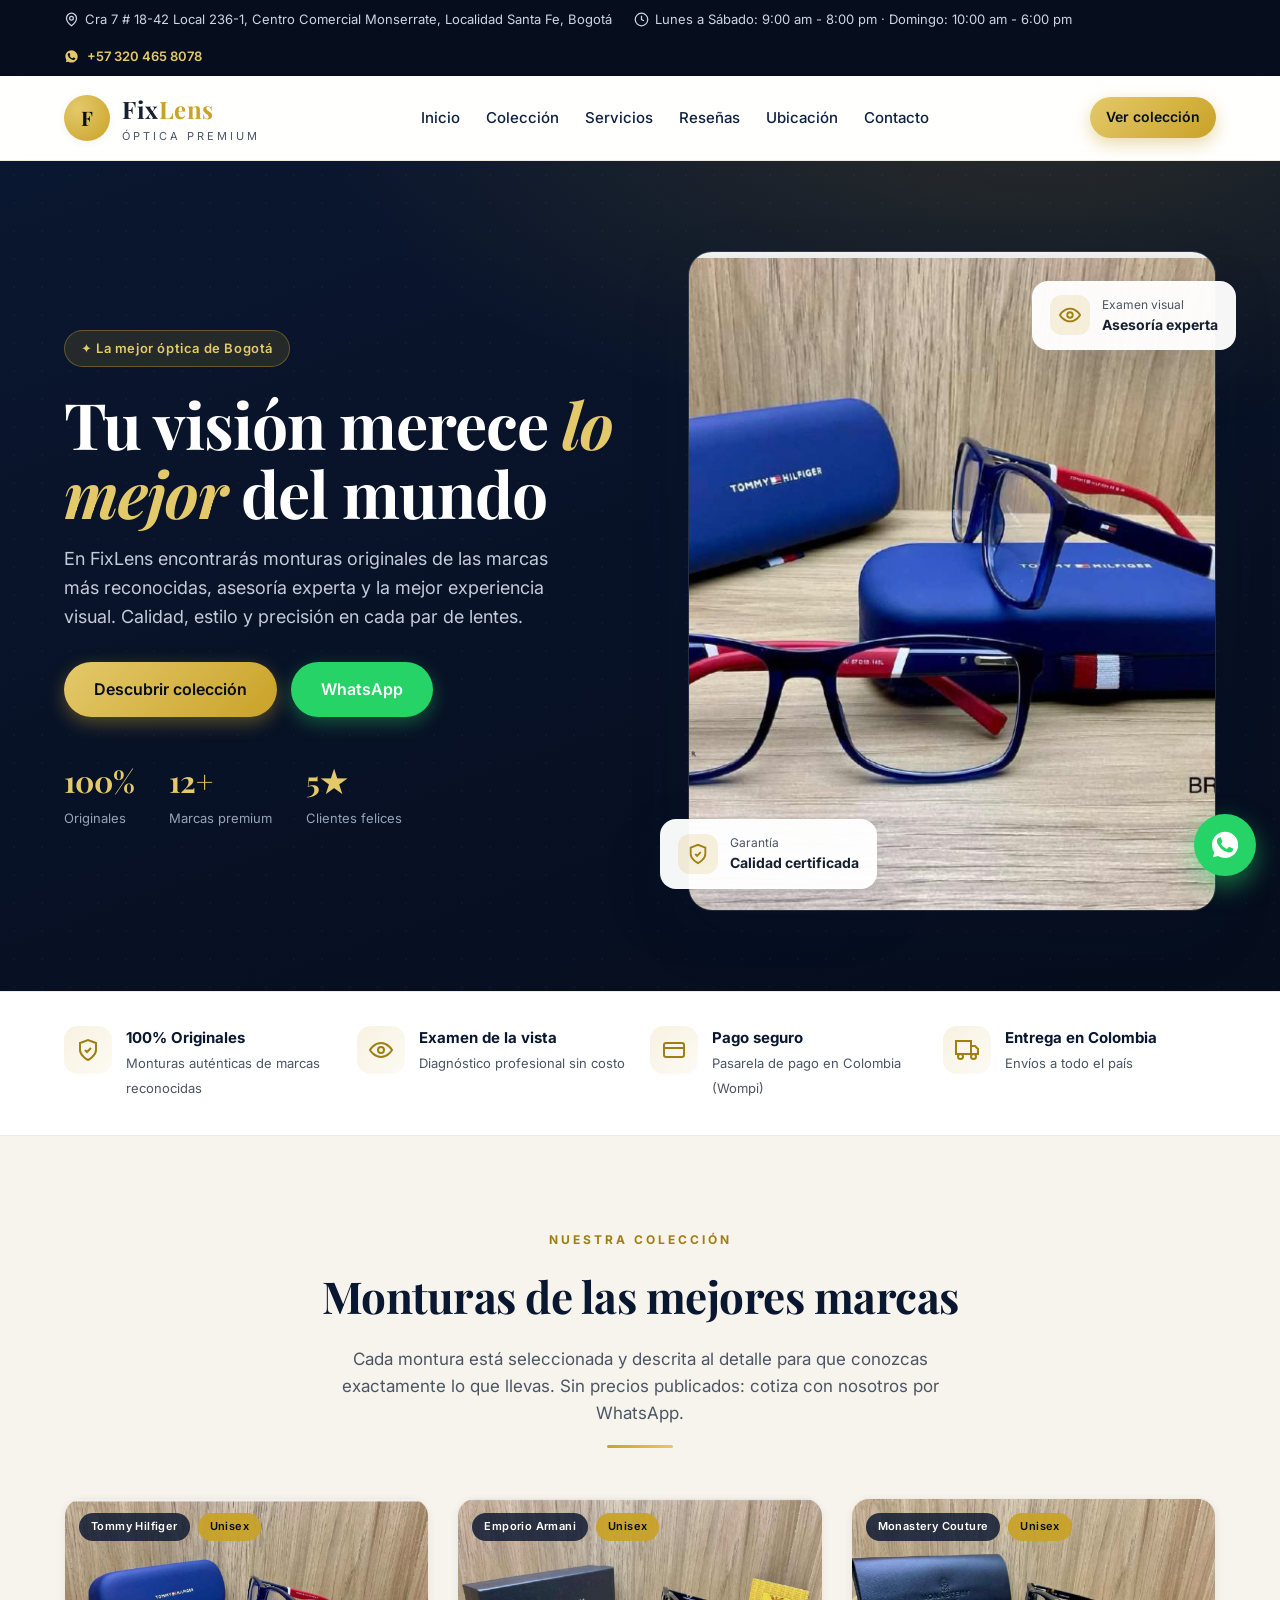
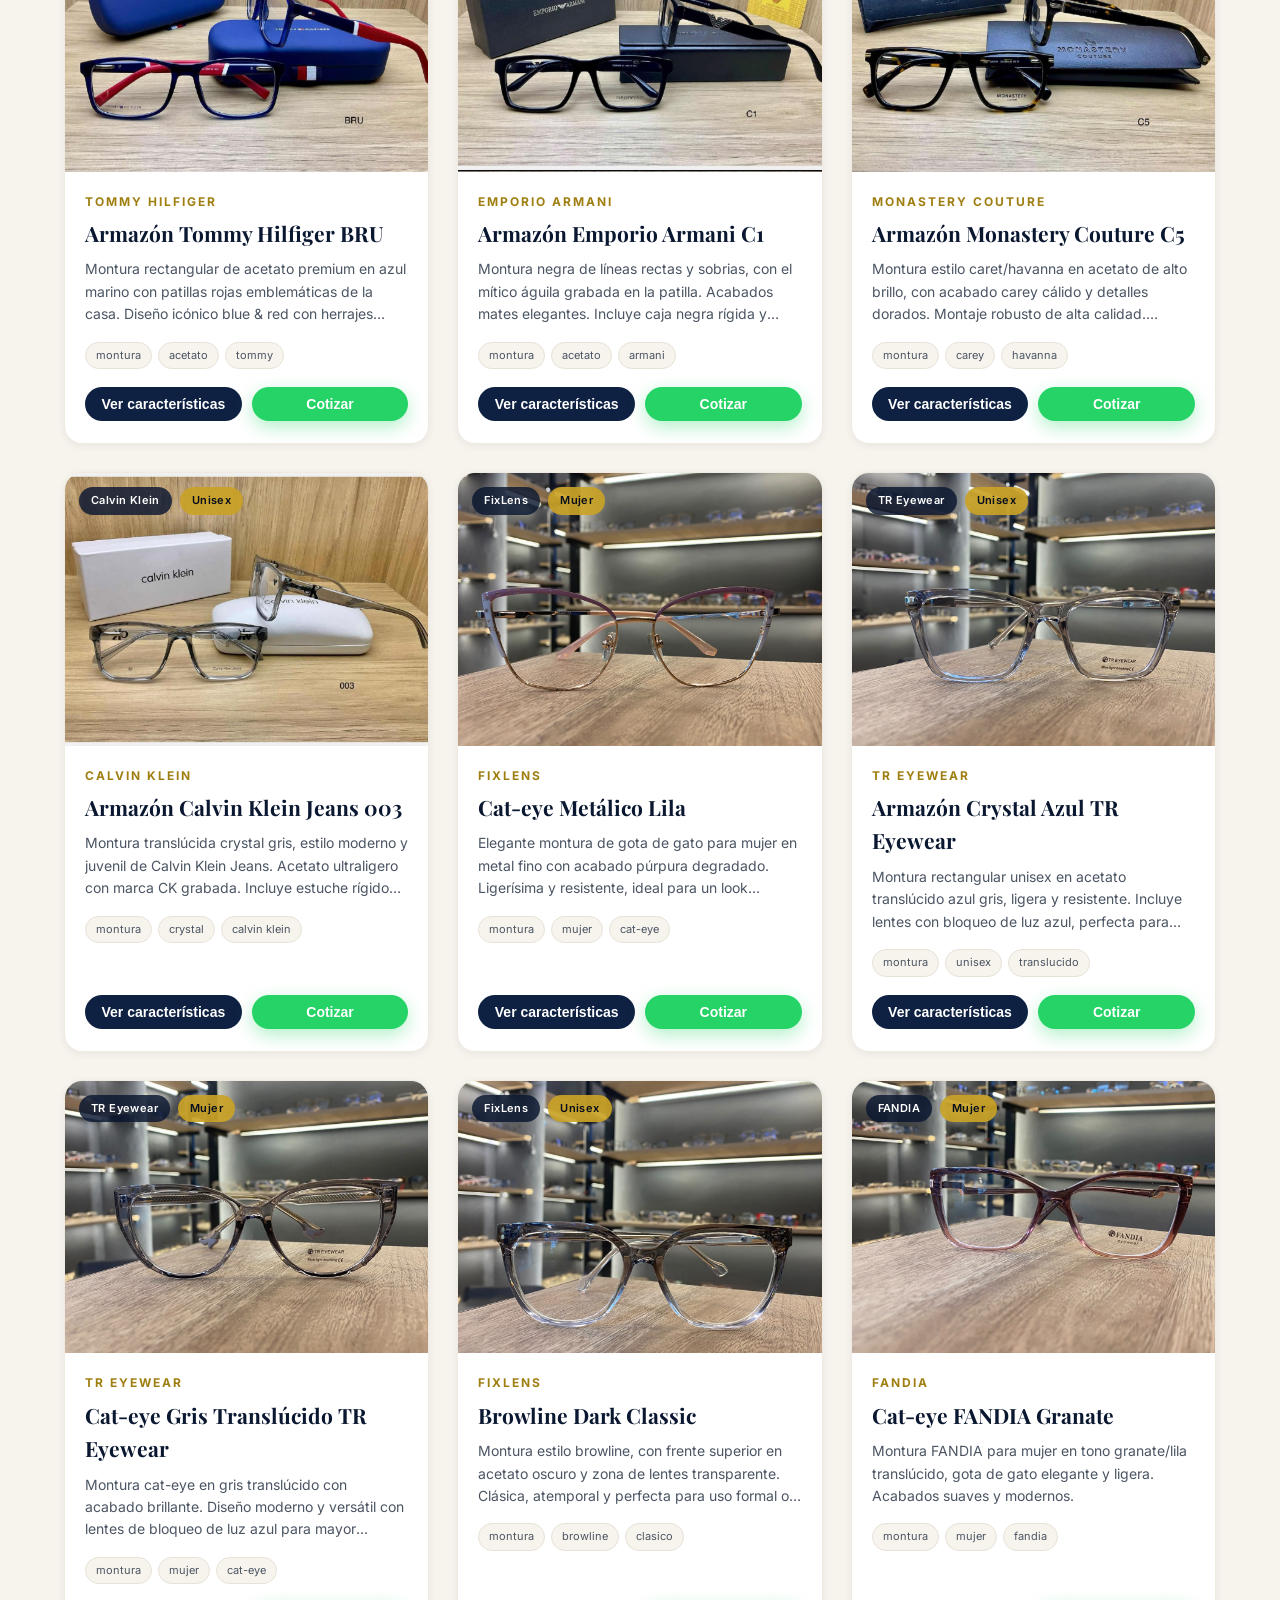
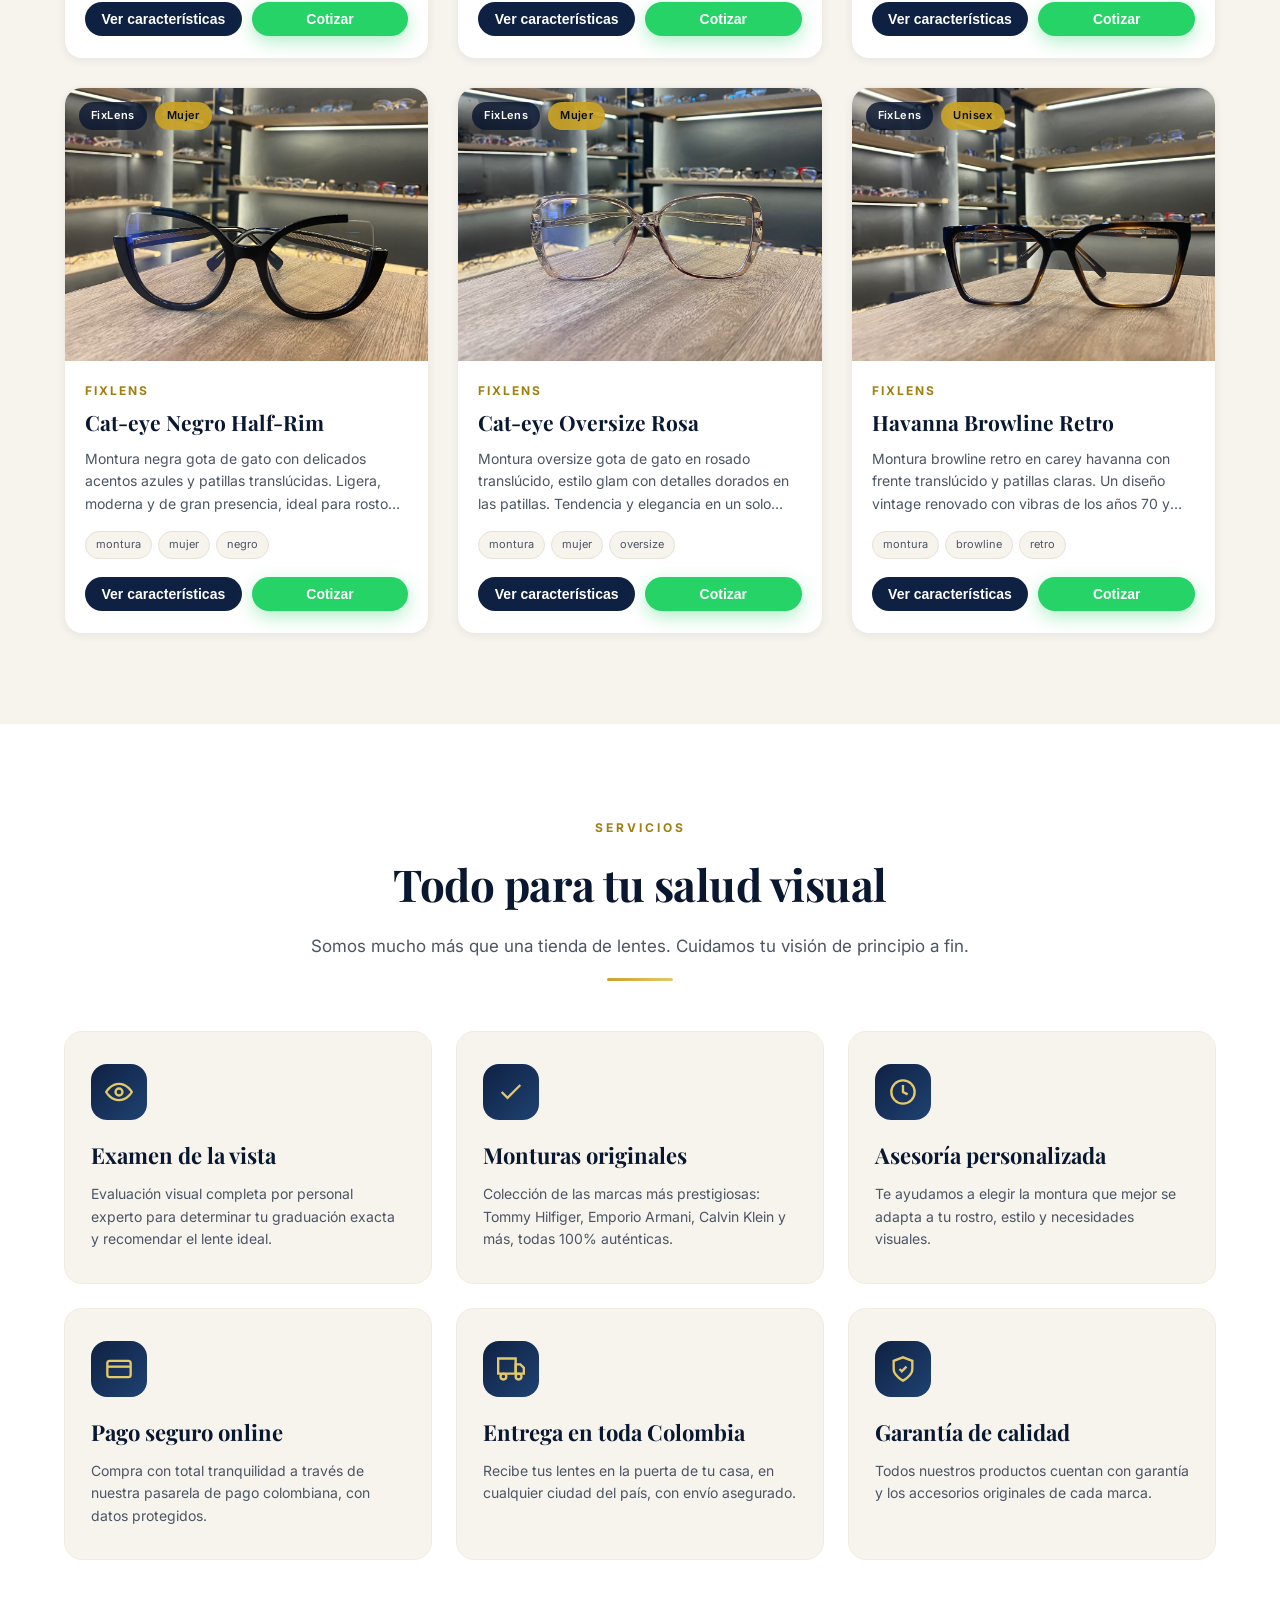
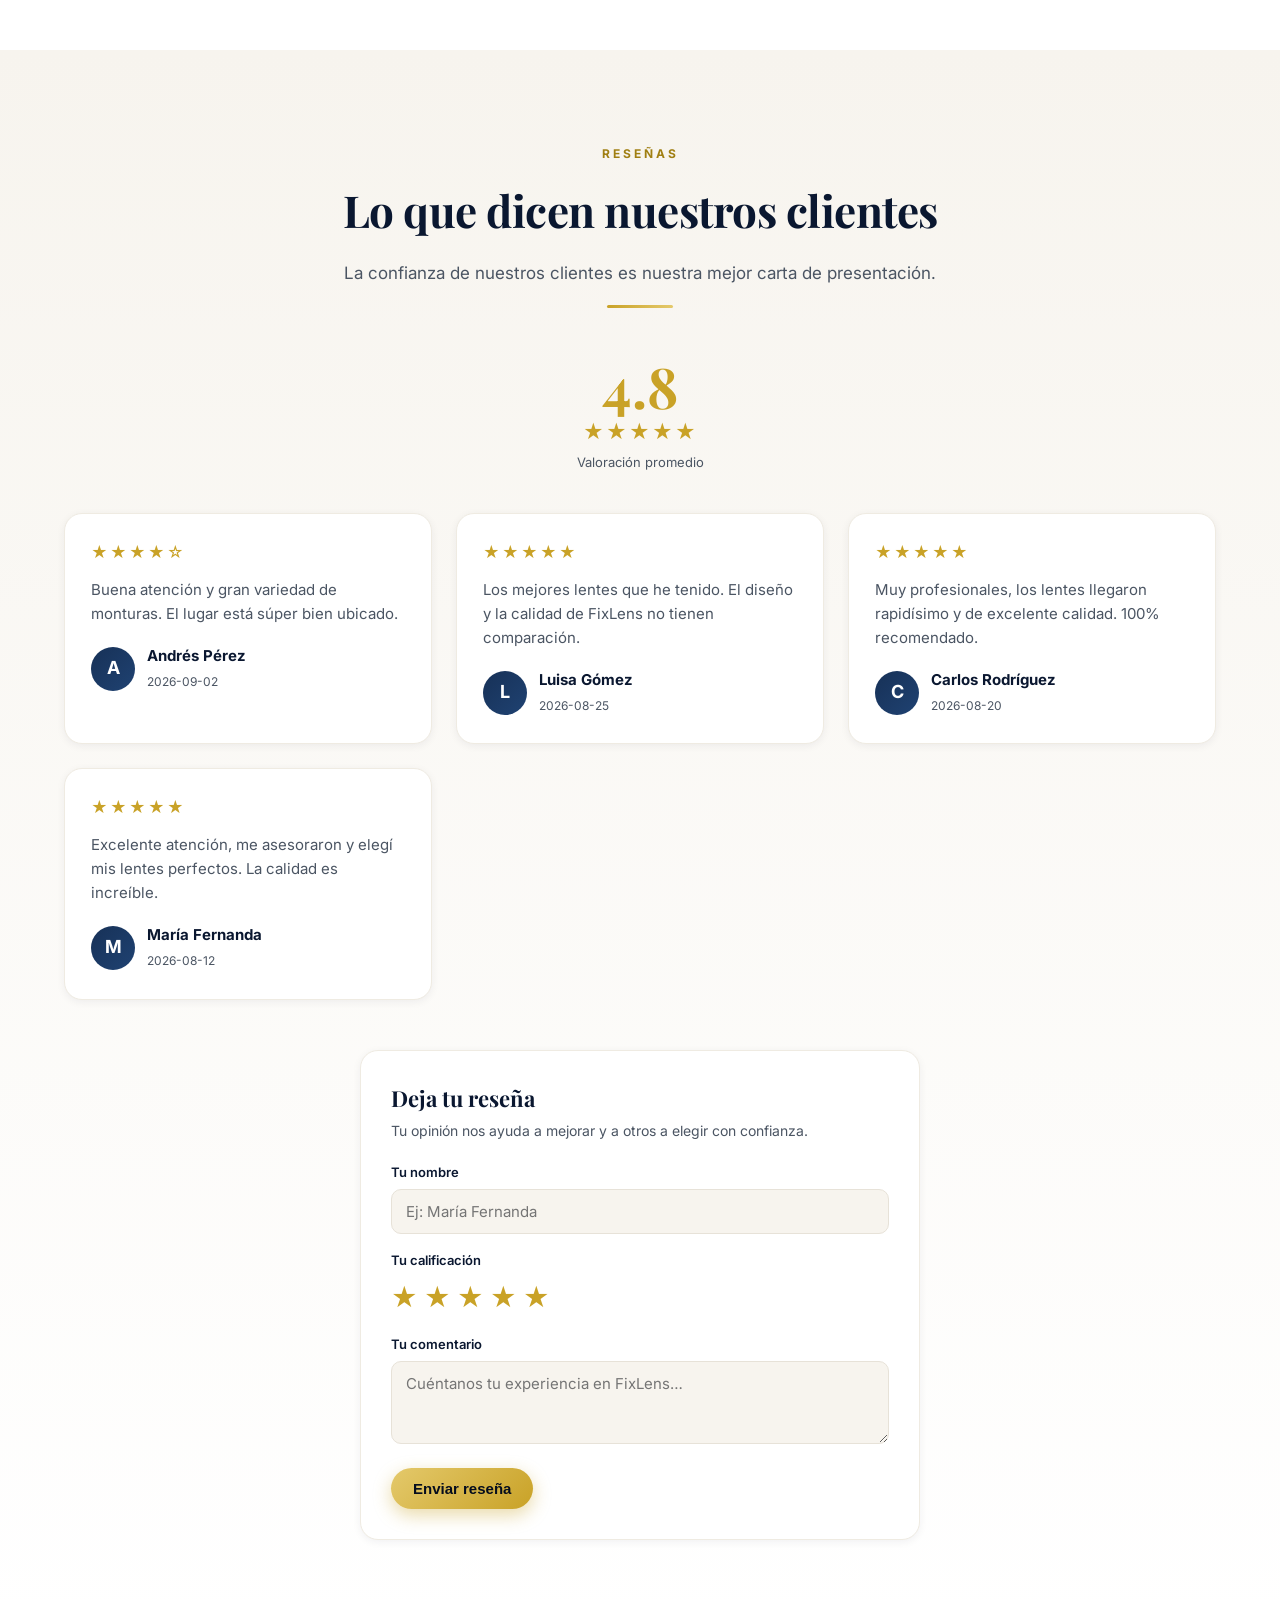
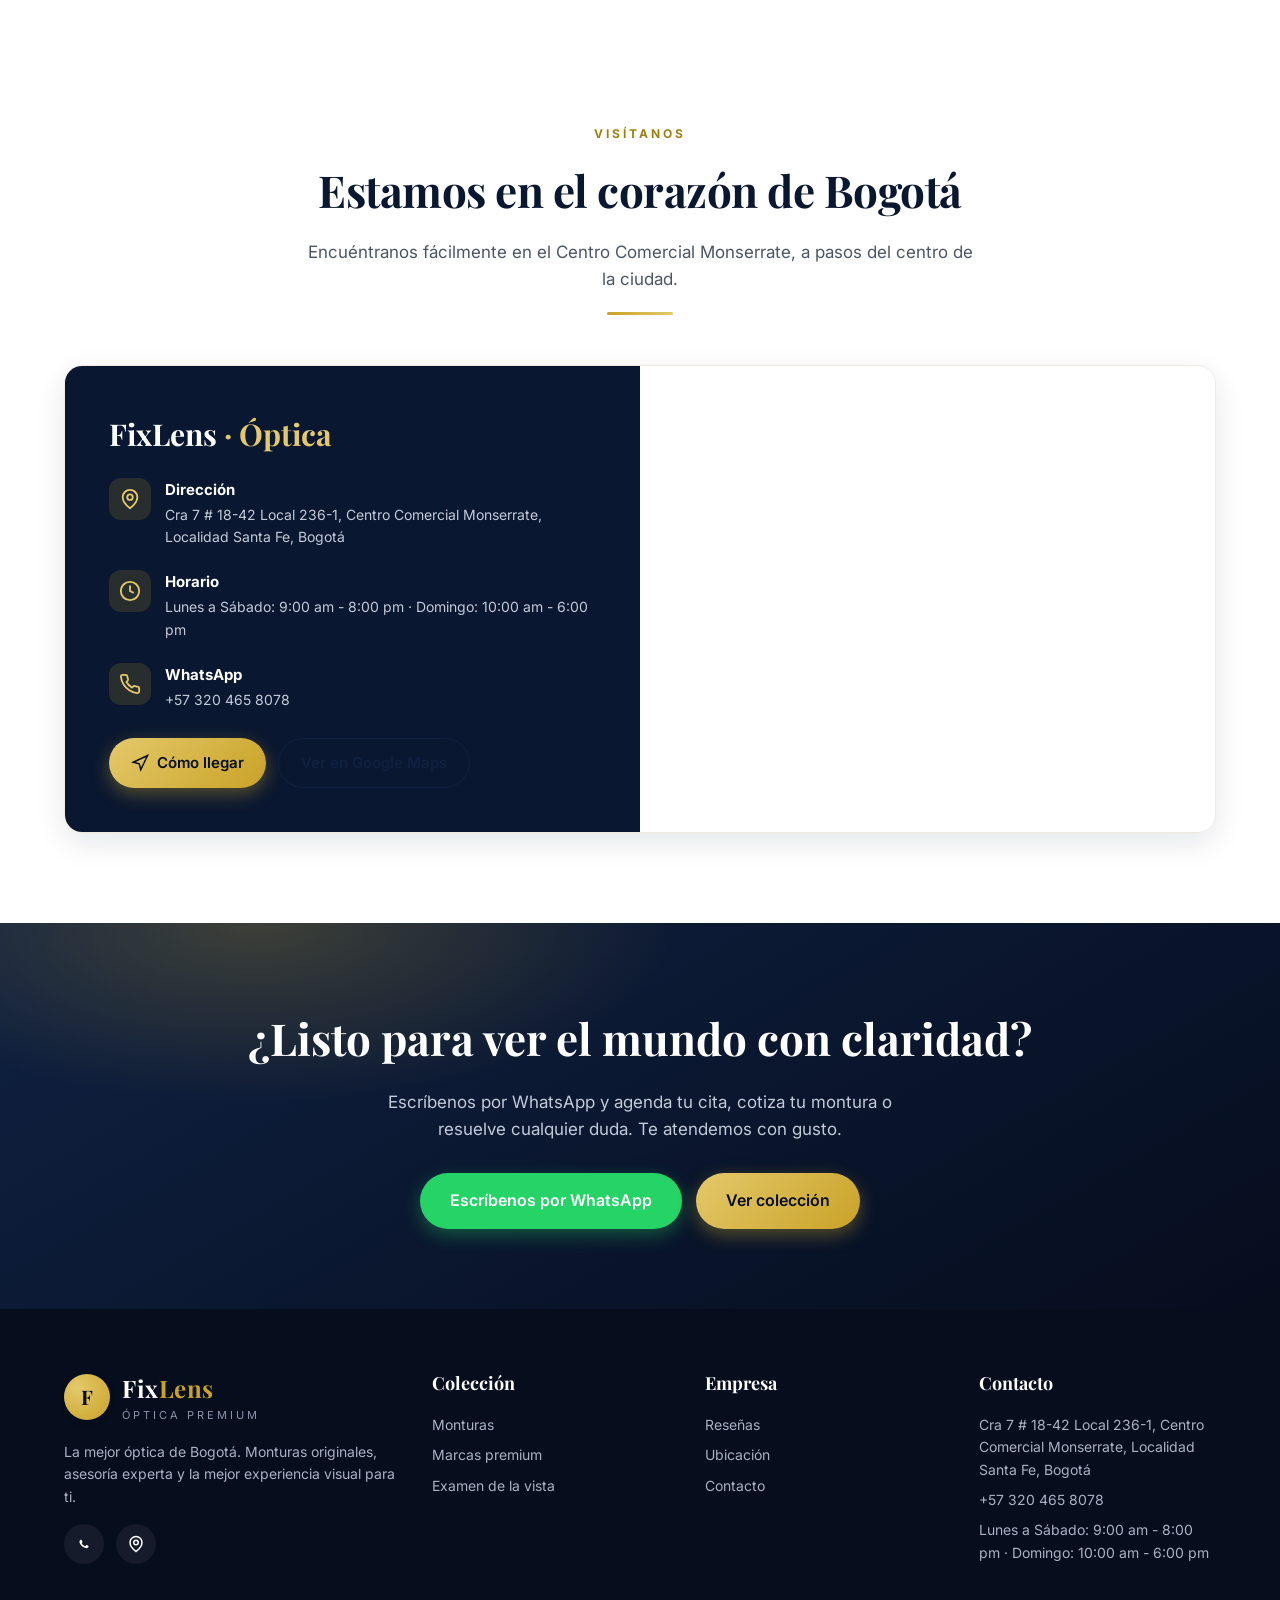
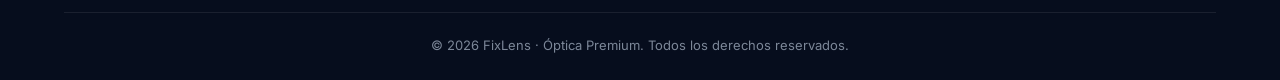
==== commit 44479a24: "Publicar sitio estático FixLens en GitHub Pages (sin panel admin)" ====
--- a/index.html
+++ b/index.html
@@ -9,7 +9,7 @@
   <link rel="preconnect" href="https://fonts.googleapis.com">
   <link rel="preconnect" href="https://fonts.gstatic.com" crossorigin>
   <link href="https://fonts.googleapis.com/css2?family=Playfair+Display:ital,wght@0,400;0,600;0,700;1,500&family=Inter:wght@400;500;600;700&display=swap" rel="stylesheet">
-  <link rel="stylesheet" href="/assets/css/style.css">
+  <link rel="stylesheet" href="assets/css/style.css">
   <link rel="icon" href="data:image/svg+xml,%3Csvg xmlns='http://www.w3.org/2000/svg' viewBox='0 0 100 100'%3E%3Ccircle cx='50' cy='50' r='50' fill='%230a1730'/%3E%3Ctext x='50' y='66' font-size='48' text-anchor='middle' fill='%23c9a227' font-family='Georgia'%3EF%3C/text%3E%3C/svg%3E">
   <!-- Structured data for local SEO -->
   <script type="application/ld+json">
@@ -97,7 +97,7 @@
       </div>
       <div class="hero-visual">
         <div class="frame">
-          <img src="/images/IMG-20260906-WA0002.jpg" alt="Montura original Tommy Hilfiger en FixLens">
+          <img src="images/IMG-20260906-WA0002.jpg" alt="Montura original Tommy Hilfiger en FixLens">
         </div>
         <div class="float-card fc1">
           <div class="ic">
@@ -391,6 +391,7 @@
     </div>
   </div>
 
-  <script src="/assets/js/app.js"></script>
+  <script src="assets/js/data.js"></script>
+  <script src="assets/js/app.js"></script>
 </body>
 </html>
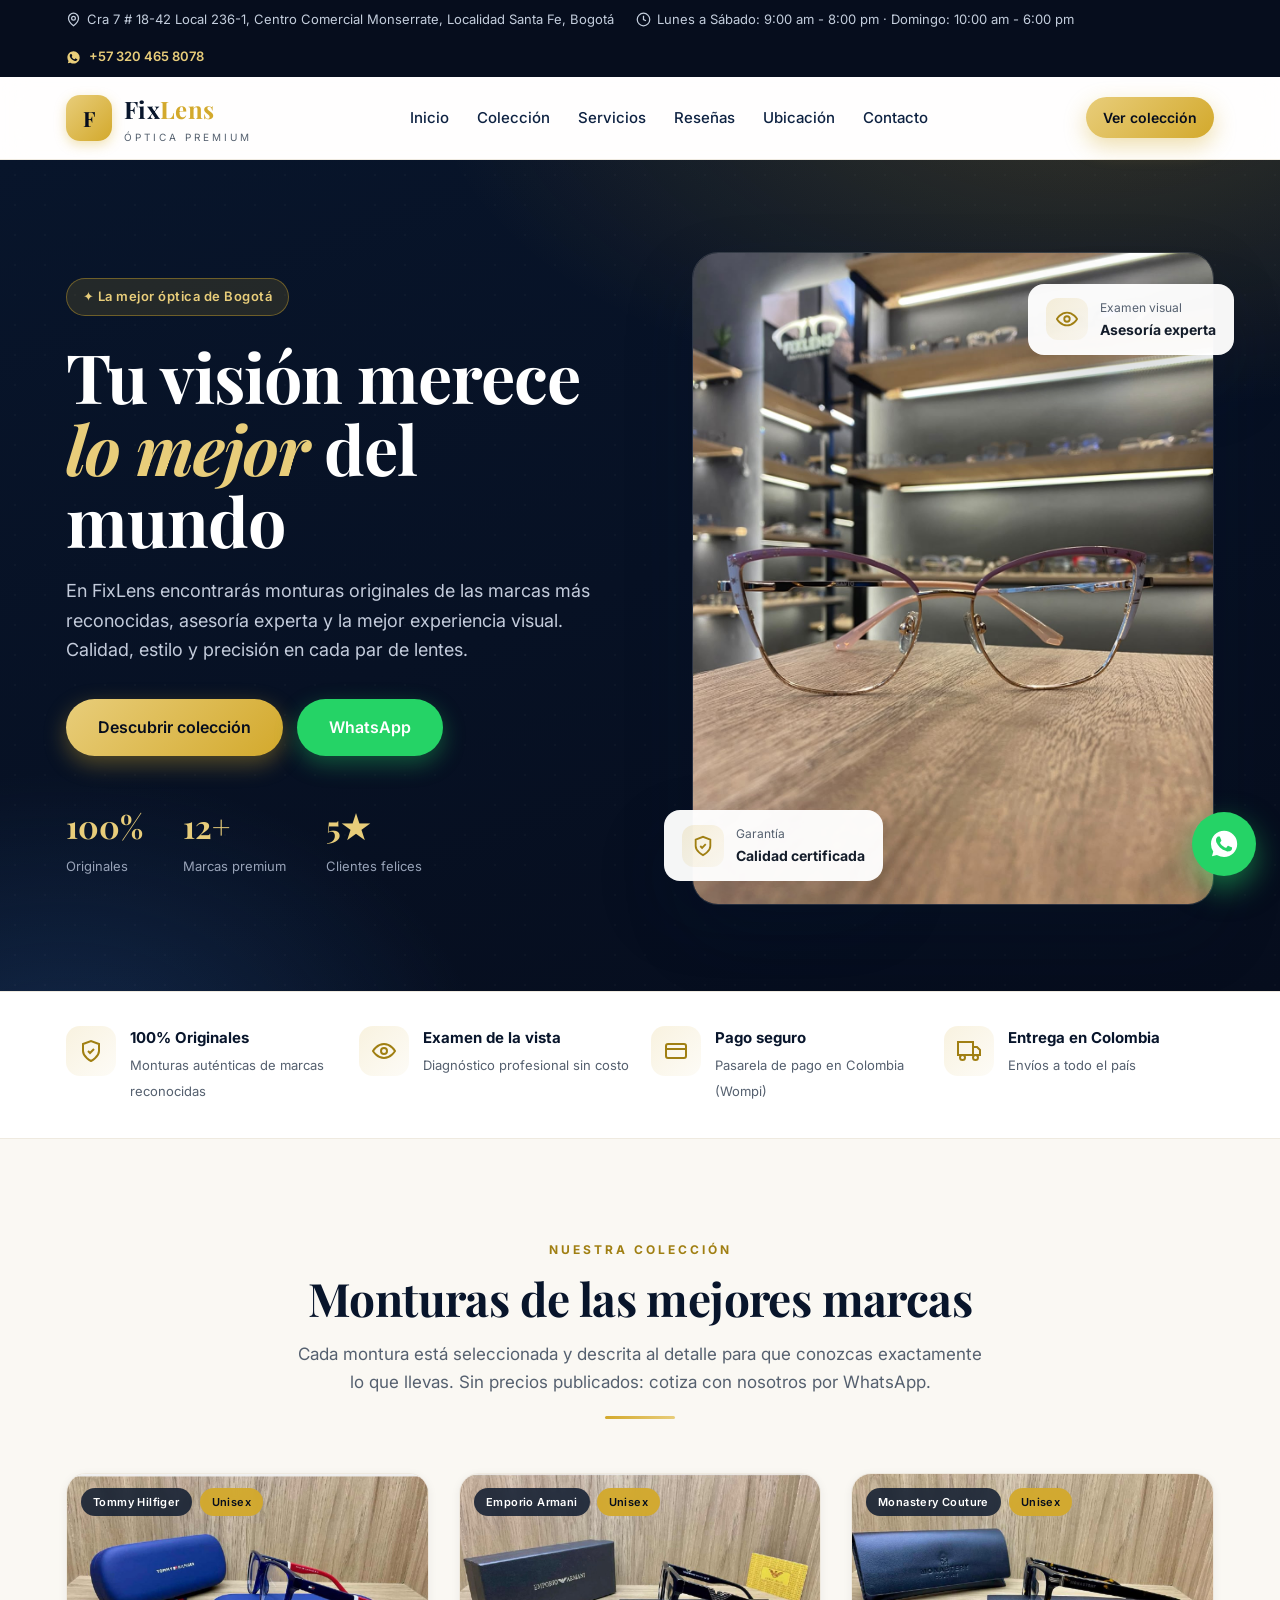
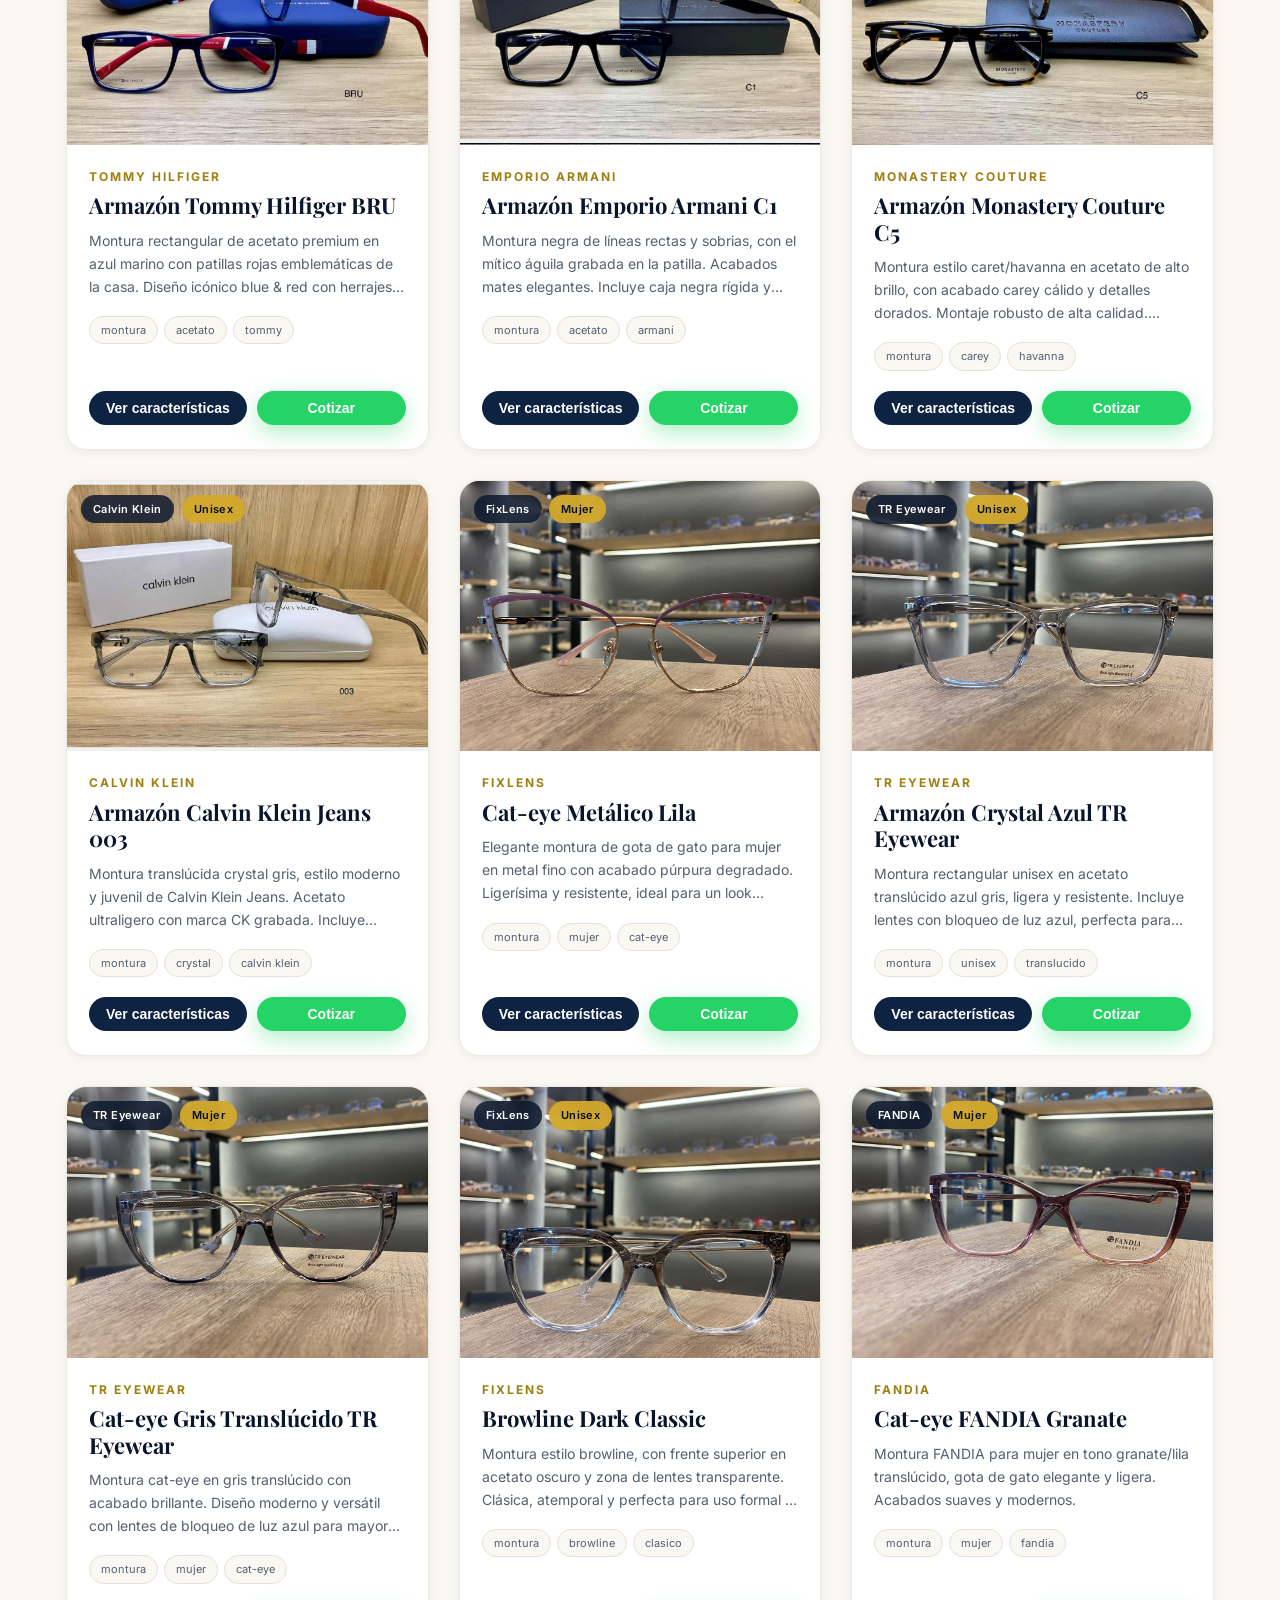
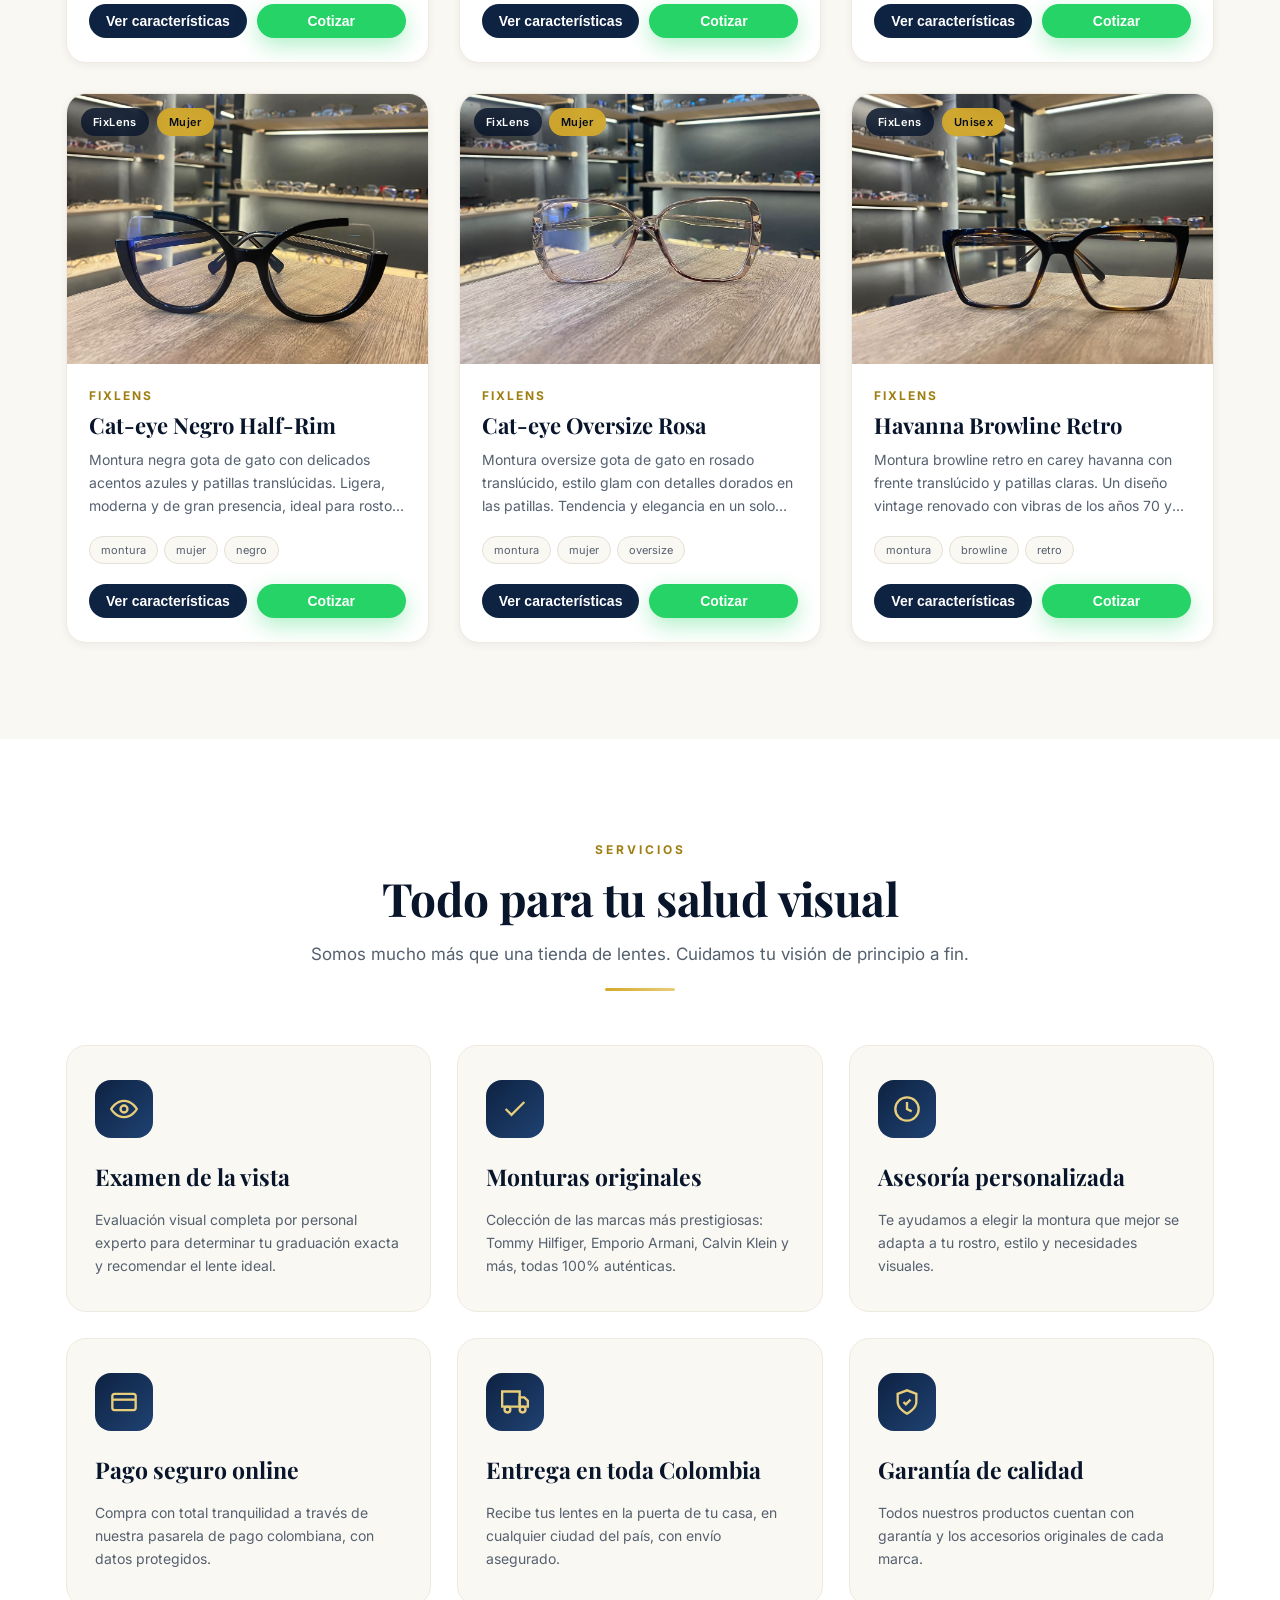
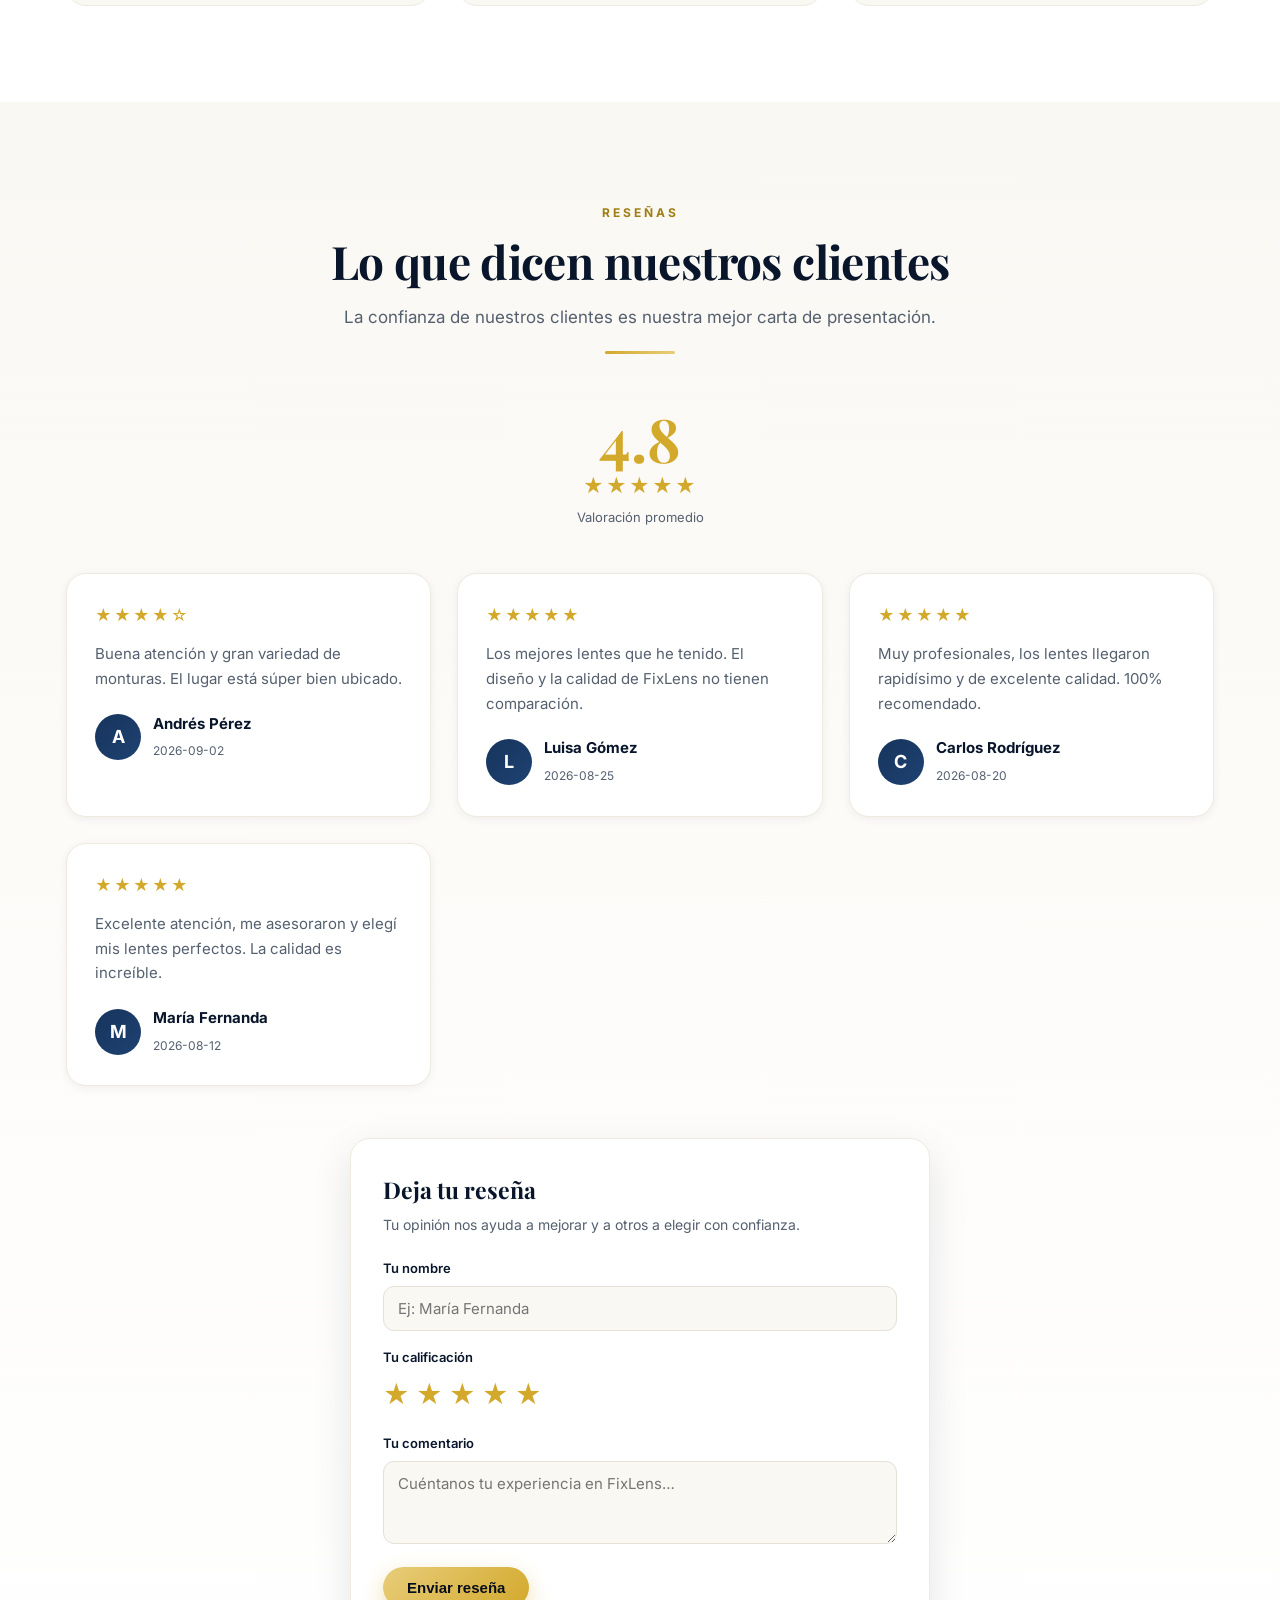
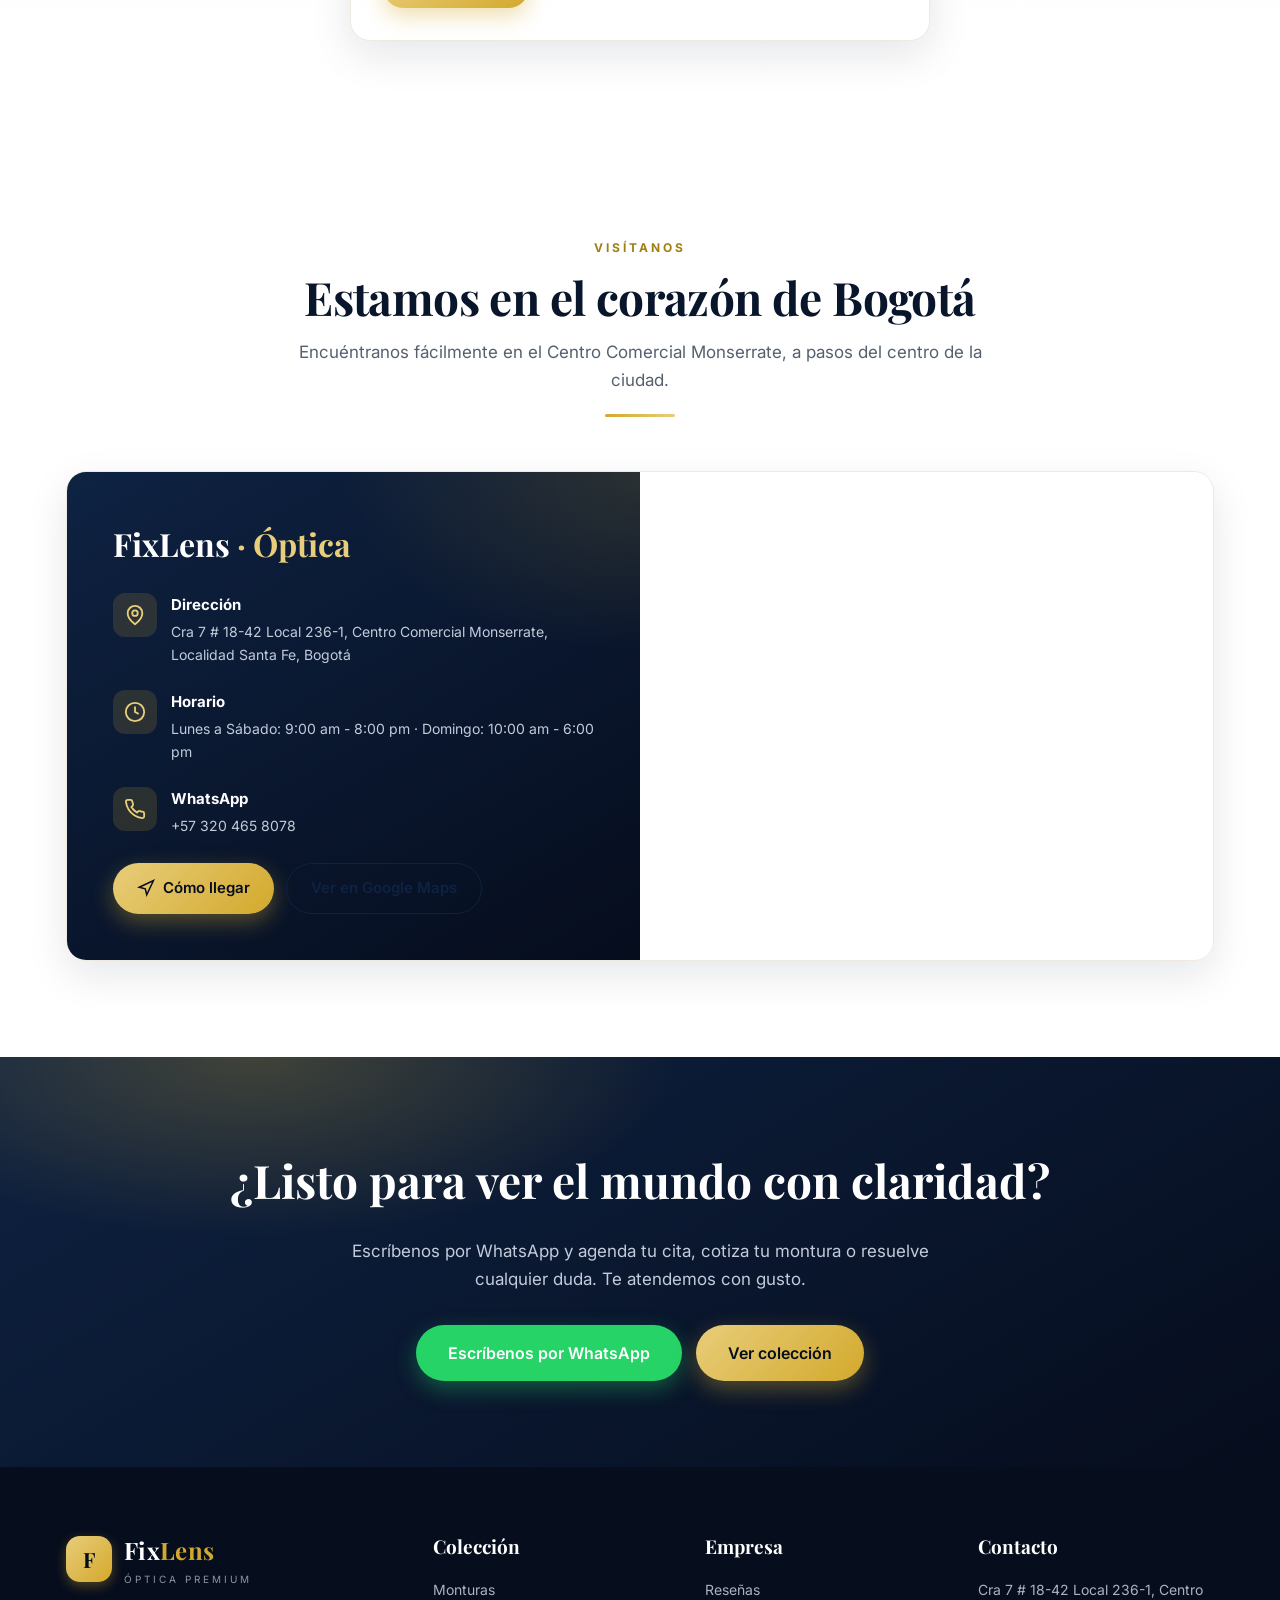
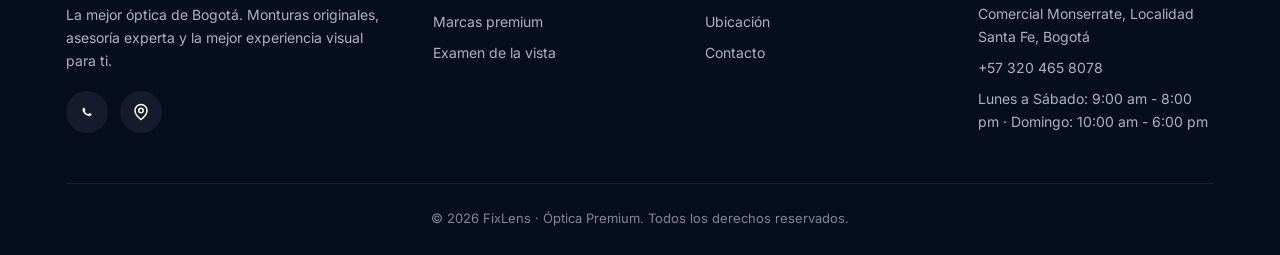
==== commit dda63f28: "Rediseño landing page premium + datos incrustados (funciona con backend y en GitHub Pages)" ====
--- a/index.html
+++ b/index.html
@@ -97,7 +97,7 @@
       </div>
       <div class="hero-visual">
         <div class="frame">
-          <img src="images/IMG-20260906-WA0002.jpg" alt="Montura original Tommy Hilfiger en FixLens">
+          <img src="images/motion_photo_8245738312449213564.jpg" alt="Montura original en la tienda FixLens">
         </div>
         <div class="float-card fc1">
           <div class="ic">
--- a/assets/css/style.css
+++ b/assets/css/style.css
@@ -1,36 +1,36 @@
 /* =========================================================
-   FIXLENS · Óptica Premium
+   FIXLENS · Óptica Premium — Landing page
    Design system: deep navy + champagne gold
    ========================================================= */
 
 :root {
   --navy-950: #060d1d;
-  --navy-900: #0a1730;
-  --navy-800: #0f2142;
-  --navy-700: #173157;
+  --navy-900: #08152b;
+  --navy-800: #0e2242;
+  --navy-700: #16345c;
   --navy-600: #1f4272;
-  --gold: #c9a227;
-  --gold-soft: #e4c96b;
+  --gold: #d3a92c;
+  --gold-soft: #e8cd7a;
   --gold-dark: #a07f12;
-  --cream: #f7f4ee;
+  --cream: #faf8f3;
+  --cream-2: #f2eee5;
   --white: #ffffff;
-  --ink: #16202e;
-  --slate: #4b5563;
-  --line: #e7e2d8;
-  --line-soft: #efebe2;
+  --ink: #141d2b;
+  --slate: #55606f;
+  --line: #e6e1d6;
+  --line-soft: #efeae0;
   --green: #25d366;
-  --shadow-sm: 0 2px 8px rgba(10, 23, 48, 0.06);
-  --shadow-md: 0 10px 30px rgba(10, 23, 48, 0.10);
-  --shadow-lg: 0 24px 60px rgba(10, 23, 48, 0.16);
-  --radius: 18px;
-  --radius-sm: 12px;
+  --shadow-sm: 0 2px 10px rgba(8, 21, 43, 0.06);
+  --shadow-md: 0 14px 40px rgba(8, 21, 43, 0.10);
+  --shadow-lg: 0 30px 70px rgba(8, 21, 43, 0.18);
+  --radius: 20px;
+  --radius-sm: 13px;
   --font-head: "Playfair Display", Georgia, serif;
   --font-body: "Inter", system-ui, -apple-system, "Segoe UI", sans-serif;
   --maxw: 1200px;
 }
 
 * { box-sizing: border-box; }
-
 html { scroll-behavior: smooth; }
 
 body {
@@ -38,34 +38,19 @@
   font-family: var(--font-body);
   color: var(--ink);
   background: var(--cream);
-  line-height: 1.6;
+  line-height: 1.65;
   -webkit-font-smoothing: antialiased;
-}
-
+  overflow-x: hidden;
+}
 img { max-width: 100%; display: block; }
-
 a { color: inherit; text-decoration: none; }
-
-.container {
-  width: 100%;
-  max-width: var(--maxw);
-  margin: 0 auto;
-  padding: 0 24px;
-}
+.container { width: 100%; max-width: var(--maxw); margin: 0 auto; padding: 0 26px; }
 
 /* ---------- Top bar ---------- */
-.topbar {
-  background: var(--navy-950);
-  color: #cdd6e4;
-  font-size: 13px;
-}
+.topbar { background: var(--navy-950); color: #c4cedd; font-size: 13px; }
 .topbar .container {
-  display: flex;
-  align-items: center;
-  justify-content: space-between;
-  gap: 16px;
-  padding: 9px 24px;
-  flex-wrap: wrap;
+  display: flex; align-items: center; justify-content: space-between;
+  gap: 16px; padding: 9px 26px; flex-wrap: wrap;
 }
 .topbar a { color: var(--gold-soft); font-weight: 600; }
 .topbar .tb-left { display: flex; gap: 22px; flex-wrap: wrap; }
@@ -75,338 +60,246 @@
 
 /* ---------- Navbar ---------- */
 .nav {
-  position: sticky;
-  top: 0;
-  z-index: 100;
-  background: rgba(255, 255, 255, 0.92);
-  backdrop-filter: blur(10px);
+  position: sticky; top: 0; z-index: 100;
+  background: rgba(255, 255, 255, 0.86);
+  backdrop-filter: blur(14px);
+  -webkit-backdrop-filter: blur(14px);
   border-bottom: 1px solid var(--line-soft);
 }
-.nav .container {
-  display: flex;
-  align-items: center;
-  justify-content: space-between;
-  gap: 20px;
-  padding: 14px 24px;
-}
+.nav .container { display: flex; align-items: center; justify-content: space-between; gap: 20px; padding: 13px 26px; }
 .brand { display: flex; align-items: center; gap: 12px; }
 .brand-logo {
-  width: 46px; height: 46px;
-  border-radius: 50%;
-  background: radial-gradient(circle at 30% 30%, var(--gold-soft), var(--gold));
+  width: 46px; height: 46px; border-radius: 14px;
+  background: linear-gradient(135deg, var(--gold-soft), var(--gold));
   display: grid; place-items: center;
-  color: var(--navy-950);
-  font-family: var(--font-head);
-  font-weight: 700;
-  font-size: 20px;
-  box-shadow: var(--shadow-sm);
-}
-.brand-name { font-family: var(--font-head); font-weight: 700; font-size: 24px; letter-spacing: .5px; }
+  color: var(--navy-950); font-family: var(--font-head); font-weight: 700; font-size: 21px;
+  box-shadow: 0 4px 12px rgba(211, 169, 44, .35);
+}
+.brand-name { font-family: var(--font-head); font-weight: 700; font-size: 24px; letter-spacing: .3px; color: var(--navy-900); }
 .brand-name span { color: var(--gold); }
-.brand-sub { font-size: 11px; letter-spacing: 3px; text-transform: uppercase; color: var(--slate); }
-
-.nav-links { display: flex; gap: 26px; align-items: center; }
-.nav-links a { font-weight: 500; font-size: 15px; color: var(--navy-800); position: relative; padding: 4px 0; }
+.brand-sub { font-size: 10px; letter-spacing: 3px; text-transform: uppercase; color: var(--slate); }
+
+.nav-links { display: flex; gap: 28px; align-items: center; }
+.nav-links a { font-weight: 500; font-size: 15px; color: var(--navy-800); position: relative; padding: 5px 0; }
 .nav-links a::after {
-  content: ""; position: absolute; left: 0; bottom: -2px; height: 2px; width: 0;
-  background: var(--gold); transition: width .25s ease;
-}
-.nav-links a:hover::after { width: 100%; }
+  content: ""; position: absolute; left: 0; bottom: 0; height: 2px; width: 0;
+  background: linear-gradient(90deg, var(--gold), var(--gold-soft)); border-radius: 2px; transition: width .25s ease;
+}
+.nav-links a:hover::after, .nav-links a.active::after { width: 100%; }
 .nav-cta { display: flex; gap: 10px; align-items: center; }
 
 /* ---------- Buttons ---------- */
 .btn {
   display: inline-flex; align-items: center; justify-content: center; gap: 8px;
-  padding: 12px 22px;
-  border-radius: 999px;
-  font-weight: 600; font-size: 15px;
-  cursor: pointer; border: none;
-  transition: transform .18s ease, box-shadow .18s ease, background .18s ease, color .18s;
+  padding: 12px 24px; border-radius: 999px;
+  font-weight: 600; font-size: 15px; cursor: pointer; border: none;
+  transition: transform .18s ease, box-shadow .18s ease, background .18s ease;
   white-space: nowrap;
 }
 .btn svg { width: 18px; height: 18px; }
 .btn:active { transform: translateY(1px); }
-.btn-gold { background: linear-gradient(135deg, var(--gold-soft), var(--gold)); color: var(--navy-950); box-shadow: 0 6px 18px rgba(201,162,39,.4); }
-.btn-gold:hover { box-shadow: 0 10px 26px rgba(201,162,39,.5); transform: translateY(-2px); }
+.btn-gold { background: linear-gradient(135deg, var(--gold-soft), var(--gold)); color: var(--navy-950); box-shadow: 0 8px 22px rgba(211,169,44,.38); }
+.btn-gold:hover { box-shadow: 0 12px 30px rgba(211,169,44,.5); transform: translateY(-2px); }
 .btn-navy { background: var(--navy-800); color: #fff; }
 .btn-navy:hover { background: var(--navy-700); transform: translateY(-2px); }
-.btn-whatsapp { background: var(--green); color: #fff; box-shadow: 0 6px 18px rgba(37,211,102,.35); }
-.btn-whatsapp:hover { transform: translateY(-2px); box-shadow: 0 10px 24px rgba(37,211,102,.45); }
+.btn-whatsapp { background: var(--green); color: #fff; box-shadow: 0 8px 22px rgba(37,211,102,.35); }
+.btn-whatsapp:hover { transform: translateY(-2px); box-shadow: 0 12px 28px rgba(37,211,102,.45); }
 .btn-outline { background: transparent; border: 1.5px solid var(--navy-800); color: var(--navy-800); }
 .btn-outline:hover { background: var(--navy-800); color: #fff; }
-.btn-sm { padding: 9px 16px; font-size: 14px; }
-.btn-lg { padding: 15px 30px; font-size: 16px; }
+.btn-sm { padding: 9px 17px; font-size: 14px; }
+.btn-lg { padding: 15px 32px; font-size: 16px; }
 
 /* ---------- Hero ---------- */
 .hero {
   position: relative;
   background:
-    radial-gradient(1200px 600px at 80% -10%, rgba(201,162,39,.18), transparent 60%),
+    radial-gradient(1100px 560px at 85% -10%, rgba(211,169,44,.22), transparent 60%),
+    radial-gradient(700px 500px at 5% 110%, rgba(31,66,114,.5), transparent 60%),
     linear-gradient(160deg, var(--navy-900), var(--navy-950));
-  color: #fff;
-  overflow: hidden;
+  color: #fff; overflow: hidden;
 }
 .hero::before {
-  content: "";
-  position: absolute; inset: 0;
-  background-image: radial-gradient(rgba(255,255,255,.05) 1px, transparent 1px);
-  background-size: 28px 28px;
-  opacity: .5;
+  content: ""; position: absolute; inset: 0;
+  background-image: radial-gradient(rgba(255,255,255,.06) 1px, transparent 1px);
+  background-size: 30px 30px; opacity: .4;
 }
 .hero .container {
-  position: relative;
-  display: grid;
-  grid-template-columns: 1.05fr .95fr;
-  gap: 40px;
-  align-items: center;
-  padding: 90px 24px 80px;
+  position: relative; display: grid; grid-template-columns: 1.05fr .95fr;
+  gap: 48px; align-items: center; padding: 92px 26px 86px;
 }
 .hero-badge {
   display: inline-flex; align-items: center; gap: 8px;
-  background: rgba(201,162,39,.14);
-  border: 1px solid rgba(201,162,39,.4);
-  color: var(--gold-soft);
-  padding: 7px 16px; border-radius: 999px;
-  font-size: 13px; font-weight: 600; letter-spacing: .6px;
-  margin-bottom: 22px;
+  background: rgba(211,169,44,.14); border: 1px solid rgba(211,169,44,.42);
+  color: var(--gold-soft); padding: 7px 16px; border-radius: 999px;
+  font-size: 13px; font-weight: 600; letter-spacing: .5px; margin-bottom: 24px;
 }
 .hero h1 {
-  font-family: var(--font-head);
-  font-weight: 700;
-  font-size: clamp(40px, 5.4vw, 64px);
-  line-height: 1.08;
-  margin: 0 0 18px;
-  letter-spacing: -1px;
+  font-family: var(--font-head); font-weight: 700;
+  font-size: clamp(42px, 5.6vw, 68px); line-height: 1.06; margin: 0 0 20px; letter-spacing: -1px;
 }
 .hero h1 em { font-style: italic; color: var(--gold-soft); }
-.hero p.lead {
-  font-size: 18px;
-  color: #c3cbd9;
-  max-width: 520px;
-  margin: 0 0 30px;
-}
+.hero p.lead { font-size: 18px; color: #c3cbdb; max-width: 540px; margin: 0 0 34px; }
 .hero-actions { display: flex; gap: 14px; flex-wrap: wrap; }
-.hero-stats {
-  display: flex; gap: 34px; margin-top: 40px; flex-wrap: wrap;
-}
-.hero-stats .stat b { font-family: var(--font-head); font-size: 30px; color: var(--gold-soft); display: block; }
+.hero-stats { display: flex; gap: 40px; margin-top: 44px; flex-wrap: wrap; }
+.hero-stats .stat b { font-family: var(--font-head); font-size: 32px; color: var(--gold-soft); display: block; }
 .hero-stats .stat span { font-size: 13px; color: #98a3b8; }
 
-.hero-visual {
-  position: relative;
-}
+.hero-visual { position: relative; }
 .hero-visual .frame {
-  border-radius: 24px;
-  overflow: hidden;
-  box-shadow: var(--shadow-lg);
-  border: 1px solid rgba(255,255,255,.12);
-  aspect-ratio: 4 / 5;
+  border-radius: 26px; overflow: hidden; box-shadow: var(--shadow-lg);
+  border: 1px solid rgba(255,255,255,.14); aspect-ratio: 4 / 5;
 }
 .hero-visual .frame img { width: 100%; height: 100%; object-fit: cover; }
 .hero-visual .float-card {
-  position: absolute;
-  background: rgba(255,255,255,.96);
-  color: var(--ink);
-  border-radius: 16px;
-  padding: 14px 18px;
-  box-shadow: var(--shadow-lg);
-  display: flex; align-items: center; gap: 12px;
-  font-size: 14px;
-  animation: floaty 4s ease-in-out infinite;
+  position: absolute; background: rgba(255,255,255,.96); color: var(--ink);
+  border-radius: 16px; padding: 14px 18px; box-shadow: var(--shadow-lg);
+  display: flex; align-items: center; gap: 12px; font-size: 14px;
+  animation: floaty 4.5s ease-in-out infinite;
 }
 .hero-visual .float-card small { display: block; color: var(--slate); font-size: 12px; }
-.hero-visual .fc1 { bottom: 22px; left: -28px; }
-.hero-visual .fc2 { top: 30px; right: -20px; animation-delay: 1.6s; }
+.hero-visual .fc1 { bottom: 24px; left: -28px; }
+.hero-visual .fc2 { top: 32px; right: -20px; animation-delay: 1.6s; }
 .hero-visual .float-card .ic {
-  width: 40px; height: 40px; border-radius: 12px;
-  display: grid; place-items: center; flex: none;
-  background: rgba(201,162,39,.15); color: var(--gold-dark);
+  width: 42px; height: 42px; border-radius: 12px; display: grid; place-items: center; flex: none;
+  background: linear-gradient(135deg, rgba(211,169,44,.16), rgba(211,169,44,.05)); color: var(--gold-dark);
 }
 .hero-visual .float-card .ic svg { width: 22px; height: 22px; }
 @keyframes floaty { 0%,100%{transform:translateY(0)} 50%{transform:translateY(-12px)} }
 
 /* ---------- Section headers ---------- */
-.section { padding: 90px 0; }
-.section-head { text-align: center; max-width: 680px; margin: 0 auto 50px; }
+.section { padding: 96px 0; }
+.section-head { text-align: center; max-width: 700px; margin: 0 auto 54px; }
 .section-head .kicker {
-  display: inline-block;
-  color: var(--gold-dark);
-  letter-spacing: 3px; text-transform: uppercase;
-  font-size: 12px; font-weight: 700; margin-bottom: 12px;
+  display: inline-block; color: var(--gold-dark); letter-spacing: 3px; text-transform: uppercase;
+  font-size: 12px; font-weight: 700; margin-bottom: 14px;
 }
 .section-head h2 {
-  font-family: var(--font-head);
-  font-size: clamp(30px, 4vw, 44px);
-  margin: 0 0 14px; color: var(--navy-900); letter-spacing: -.5px;
+  font-family: var(--font-head); font-size: clamp(32px, 4.2vw, 46px);
+  margin: 0 0 16px; color: var(--navy-900); letter-spacing: -.6px; line-height: 1.1;
 }
 .section-head p { color: var(--slate); font-size: 17px; margin: 0; }
 .section-head .rule {
-  width: 66px; height: 3px; background: linear-gradient(90deg, var(--gold), var(--gold-soft));
-  border-radius: 3px; margin: 18px auto 0;
+  width: 70px; height: 3px; border-radius: 3px;
+  background: linear-gradient(90deg, var(--gold), var(--gold-soft)); margin: 20px auto 0;
 }
 
 /* ---------- Highlights strip ---------- */
-.highlights {
-  background: var(--white);
-  border-top: 1px solid var(--line-soft);
-  border-bottom: 1px solid var(--line-soft);
-}
-.highlights .container {
-  display: grid;
-  grid-template-columns: repeat(4, 1fr);
-  gap: 20px;
-  padding: 34px 24px;
-}
+.highlights { background: var(--white); border-top: 1px solid var(--line-soft); border-bottom: 1px solid var(--line-soft); }
+.highlights .container { display: grid; grid-template-columns: repeat(4, 1fr); gap: 22px; padding: 34px 26px; }
 .hl { display: flex; gap: 14px; align-items: flex-start; }
 .hl .ic {
-  width: 48px; height: 48px; flex: none; border-radius: 14px;
-  display: grid; place-items: center;
-  background: linear-gradient(135deg, rgba(201,162,39,.14), rgba(201,162,39,.05));
-  color: var(--gold-dark);
+  width: 50px; height: 50px; flex: none; border-radius: 14px; display: grid; place-items: center;
+  background: linear-gradient(135deg, rgba(211,169,44,.15), rgba(211,169,44,.04)); color: var(--gold-dark);
 }
 .hl .ic svg { width: 24px; height: 24px; }
 .hl b { display: block; font-size: 15px; color: var(--navy-900); }
 .hl span { font-size: 13px; color: var(--slate); }
 
 /* ---------- Product grid ---------- */
-.products-grid {
-  display: grid;
-  grid-template-columns: repeat(auto-fill, minmax(300px, 1fr));
-  gap: 28px;
-}
+.products-grid { display: grid; grid-template-columns: repeat(auto-fill, minmax(310px, 1fr)); gap: 30px; }
 .product-card {
-  background: var(--white);
-  border-radius: var(--radius);
-  overflow: hidden;
-  box-shadow: var(--shadow-sm);
-  border: 1px solid var(--line-soft);
-  transition: transform .25s ease, box-shadow .25s ease;
+  background: var(--white); border-radius: var(--radius); overflow: hidden;
+  box-shadow: var(--shadow-sm); border: 1px solid var(--line-soft);
+  transition: transform .28s ease, box-shadow .28s ease;
   display: flex; flex-direction: column;
 }
-.product-card:hover { transform: translateY(-6px); box-shadow: var(--shadow-md); }
-.product-media {
-  position: relative;
-  aspect-ratio: 4 / 3;
-  overflow: hidden;
-  background: #e9e5dc;
-}
-.product-media img { width: 100%; height: 100%; object-fit: cover; transition: transform .5s ease; }
-.product-card:hover .product-media img { transform: scale(1.06); }
+.product-card:hover { transform: translateY(-8px); box-shadow: var(--shadow-md); }
+.product-media { position: relative; aspect-ratio: 4 / 3; overflow: hidden; background: var(--cream-2); }
+.product-media img { width: 100%; height: 100%; object-fit: cover; transition: transform .6s ease; }
+.product-card:hover .product-media img { transform: scale(1.07); }
 .product-badges { position: absolute; top: 14px; left: 14px; display: flex; gap: 8px; }
 .badge {
-  background: rgba(10,23,48,.82);
-  color: #fff; font-size: 11px; font-weight: 600;
-  padding: 5px 12px; border-radius: 999px; letter-spacing: .4px;
-}
-.badge.gold { background: rgba(201,162,39,.92); color: var(--navy-950); }
-.product-body { padding: 20px 20px 22px; display: flex; flex-direction: column; flex: 1; }
+  background: rgba(8,21,43,.82); color: #fff; font-size: 11px; font-weight: 600;
+  padding: 5px 12px; border-radius: 999px; letter-spacing: .4px; backdrop-filter: blur(4px);
+}
+.badge.gold { background: rgba(211,169,44,.95); color: var(--navy-950); }
+.product-body { padding: 22px 22px 24px; display: flex; flex-direction: column; flex: 1; }
 .product-brand { font-size: 12px; letter-spacing: 2px; text-transform: uppercase; color: var(--gold-dark); font-weight: 700; }
-.product-name { font-family: var(--font-head); font-size: 21px; margin: 6px 0 8px; color: var(--navy-900); }
-.product-desc { font-size: 14px; color: var(--slate); margin: 0 0 16px; display: -webkit-box; -webkit-line-clamp: 3; -webkit-box-orient: vertical; overflow: hidden; }
-.product-tags { display: flex; gap: 6px; flex-wrap: wrap; margin-bottom: 18px; }
-.tag { font-size: 11px; background: var(--cream); border: 1px solid var(--line); color: var(--slate); padding: 4px 10px; border-radius: 999px; }
+.product-name { font-family: var(--font-head); font-size: 22px; margin: 6px 0 10px; color: var(--navy-900); line-height: 1.2; }
+.product-desc {
+  font-size: 14px; color: var(--slate); margin: 0 0 18px;
+  display: -webkit-box; -webkit-line-clamp: 3; -webkit-box-orient: vertical; overflow: hidden;
+}
+.product-tags { display: flex; gap: 6px; flex-wrap: wrap; margin-bottom: 20px; }
+.tag { font-size: 11px; background: var(--cream); border: 1px solid var(--line); color: var(--slate); padding: 4px 11px; border-radius: 999px; }
 .product-actions { margin-top: auto; display: flex; gap: 10px; }
 .product-actions .btn { flex: 1; }
 
 /* ---------- Product modal ---------- */
 .modal-backdrop {
-  position: fixed; inset: 0; z-index: 500;
-  background: rgba(6,13,29,.6);
-  backdrop-filter: blur(4px);
-  display: none; align-items: center; justify-content: center;
-  padding: 24px;
+  position: fixed; inset: 0; z-index: 500; background: rgba(6,13,29,.62);
+  backdrop-filter: blur(5px); display: none; align-items: center; justify-content: center; padding: 24px;
 }
 .modal-backdrop.open { display: flex; }
 .modal {
-  background: var(--white);
-  border-radius: 22px;
-  max-width: 980px; width: 100%;
-  max-height: 92vh;
-  overflow: hidden;
-  box-shadow: var(--shadow-lg);
-  display: grid; grid-template-columns: 1fr 1.1fr;
-  animation: pop .3s ease;
+  background: var(--white); border-radius: 24px; max-width: 990px; width: 100%;
+  max-height: 92vh; overflow: hidden; box-shadow: var(--shadow-lg);
+  display: grid; grid-template-columns: 1fr 1.1fr; animation: pop .32s ease;
 }
 @keyframes pop { from { transform: scale(.95); opacity: 0 } to { transform: scale(1); opacity: 1 } }
-.modal-media { background: #e9e5dc; min-height: 420px; }
+.modal-media { background: var(--cream-2); min-height: 440px; }
 .modal-media img { width: 100%; height: 100%; object-fit: cover; }
-.modal-body { padding: 34px; overflow-y: auto; max-height: 92vh; position: relative; }
+.modal-body { padding: 36px; overflow-y: auto; max-height: 92vh; position: relative; }
 .modal-close {
-  position: absolute; top: 16px; right: 16px;
-  width: 38px; height: 38px; border-radius: 50%;
-  background: var(--cream); border: 1px solid var(--line);
-  cursor: pointer; font-size: 20px; line-height: 1;
-  display: grid; place-items: center; color: var(--navy-900);
-  transition: background .2s;
-}
-.modal-close:hover { background: var(--line); }
+  position: absolute; top: 16px; right: 16px; width: 40px; height: 40px; border-radius: 50%;
+  background: var(--cream); border: 1px solid var(--line); cursor: pointer; font-size: 20px; line-height: 1;
+  display: grid; place-items: center; color: var(--navy-900); transition: background .2s, transform .2s;
+}
+.modal-close:hover { background: var(--line); transform: rotate(90deg); }
 .modal-brand { font-size: 12px; letter-spacing: 2px; text-transform: uppercase; color: var(--gold-dark); font-weight: 700; }
-.modal-title { font-family: var(--font-head); font-size: 30px; margin: 6px 0 4px; color: var(--navy-900); }
-.modal-meta { display: flex; gap: 10px; margin: 10px 0 16px; flex-wrap: wrap; }
+.modal-title { font-family: var(--font-head); font-size: 31px; margin: 6px 0 6px; color: var(--navy-900); line-height: 1.1; }
+.modal-meta { display: flex; gap: 10px; margin: 12px 0 18px; flex-wrap: wrap; }
 .meta-chip { background: var(--cream); border: 1px solid var(--line); border-radius: 999px; padding: 6px 14px; font-size: 13px; color: var(--navy-800); font-weight: 500; }
-.modal-desc { color: var(--slate); font-size: 15px; margin: 0 0 20px; }
-.features { list-style: none; padding: 0; margin: 0 0 22px; }
-.features li {
-  display: flex; gap: 12px; align-items: flex-start;
-  padding: 11px 0; border-bottom: 1px dashed var(--line);
-}
+.modal-desc { color: var(--slate); font-size: 15px; margin: 0 0 22px; }
+.features { list-style: none; padding: 0; margin: 0 0 24px; }
+.features li { display: flex; gap: 12px; align-items: flex-start; padding: 11px 0; border-bottom: 1px dashed var(--line); }
 .features li:last-child { border-bottom: none; }
 .features li .dot {
   width: 22px; height: 22px; flex: none; border-radius: 50%;
-  background: rgba(201,162,39,.15); color: var(--gold-dark);
+  background: linear-gradient(135deg, rgba(211,169,44,.2), rgba(211,169,44,.08)); color: var(--gold-dark);
   display: grid; place-items: center; font-size: 12px; font-weight: 700; margin-top: 2px;
 }
 .features li b { color: var(--navy-900); }
 .features li span { color: var(--slate); }
-.modal-tags { display: flex; gap: 6px; flex-wrap: wrap; margin-bottom: 24px; }
+.modal-tags { display: flex; gap: 6px; flex-wrap: wrap; margin-bottom: 26px; }
 .modal-cta { display: flex; gap: 12px; flex-wrap: wrap; }
-.modal-note { margin-top: 18px; font-size: 13px; color: var(--slate); display: flex; gap: 8px; align-items: center; }
+.modal-note { margin-top: 20px; font-size: 13px; color: var(--slate); display: flex; gap: 8px; align-items: center; }
 .modal-note svg { width: 16px; height: 16px; flex: none; color: var(--green); }
 
 /* ---------- Services ---------- */
 .services { background: var(--white); }
-.services-grid { display: grid; grid-template-columns: repeat(3, 1fr); gap: 24px; }
+.services-grid { display: grid; grid-template-columns: repeat(3, 1fr); gap: 26px; }
 .service {
-  background: var(--cream);
-  border: 1px solid var(--line-soft);
-  border-radius: var(--radius);
-  padding: 32px 26px;
-  transition: transform .25s, box-shadow .25s;
-}
-.service:hover { transform: translateY(-5px); box-shadow: var(--shadow-md); }
+  background: var(--cream); border: 1px solid var(--line-soft); border-radius: var(--radius);
+  padding: 34px 28px; transition: transform .25s, box-shadow .25s;
+}
+.service:hover { transform: translateY(-6px); box-shadow: var(--shadow-md); }
 .service .ic {
-  width: 56px; height: 56px; border-radius: 16px;
+  width: 58px; height: 58px; border-radius: 16px;
   background: linear-gradient(135deg, var(--navy-800), var(--navy-600));
-  color: var(--gold-soft);
-  display: grid; place-items: center; margin-bottom: 18px;
+  color: var(--gold-soft); display: grid; place-items: center; margin-bottom: 20px;
 }
 .service .ic svg { width: 28px; height: 28px; }
-.service h3 { font-family: var(--font-head); font-size: 22px; margin: 0 0 10px; color: var(--navy-900); }
+.service h3 { font-family: var(--font-head); font-size: 23px; margin: 0 0 12px; color: var(--navy-900); }
 .service p { color: var(--slate); font-size: 14px; margin: 0; }
 
 /* ---------- Reviews ---------- */
 .reviews { background: linear-gradient(180deg, var(--cream), #fff); }
-.reviews-summary {
-  display: flex; gap: 20px; align-items: center; justify-content: center;
-  margin-bottom: 40px; flex-wrap: wrap;
-}
+.reviews-summary { display: flex; gap: 20px; align-items: center; justify-content: center; margin-bottom: 44px; flex-wrap: wrap; }
 .big-score { text-align: center; }
-.big-score b { font-family: var(--font-head); font-size: 56px; color: var(--gold); line-height: 1; }
+.big-score b { font-family: var(--font-head); font-size: 60px; color: var(--gold); line-height: 1; }
 .big-score span { display: block; color: var(--slate); font-size: 13px; margin-top: 4px; }
 .stars { color: var(--gold); font-size: 20px; letter-spacing: 2px; }
-.reviews-grid { display: grid; grid-template-columns: repeat(auto-fill, minmax(300px, 1fr)); gap: 24px; }
+.reviews-grid { display: grid; grid-template-columns: repeat(auto-fill, minmax(300px, 1fr)); gap: 26px; }
 .review-card {
-  background: var(--white);
-  border: 1px solid var(--line-soft);
-  border-radius: var(--radius);
-  padding: 26px;
-  box-shadow: var(--shadow-sm);
-}
-.review-card .stars { font-size: 16px; margin-bottom: 12px; }
-.review-card p { color: var(--slate); font-size: 15px; margin: 0 0 18px; }
+  background: var(--white); border: 1px solid var(--line-soft); border-radius: var(--radius);
+  padding: 28px; box-shadow: var(--shadow-sm);
+}
+.review-card .stars { font-size: 16px; margin-bottom: 14px; }
+.review-card p { color: var(--slate); font-size: 15px; margin: 0 0 20px; }
 .review-card .who { display: flex; align-items: center; gap: 12px; }
 .review-card .avatar {
-  width: 44px; height: 44px; border-radius: 50%;
+  width: 46px; height: 46px; border-radius: 50%;
   background: linear-gradient(135deg, var(--navy-700), var(--navy-600));
   color: #fff; display: grid; place-items: center; font-weight: 700; font-size: 18px;
 }
@@ -414,84 +307,82 @@
 .review-card .who span { color: var(--slate); font-size: 12px; }
 
 .review-form {
-  max-width: 560px; margin: 50px auto 0;
-  background: var(--white); border: 1px solid var(--line-soft);
-  border-radius: var(--radius); padding: 30px; box-shadow: var(--shadow-sm);
-}
-.review-form h3 { font-family: var(--font-head); margin: 0 0 4px; color: var(--navy-900); font-size: 22px; }
-.review-form p.hint { color: var(--slate); font-size: 14px; margin: 0 0 20px; }
+  max-width: 580px; margin: 52px auto 0; background: var(--white);
+  border: 1px solid var(--line-soft); border-radius: var(--radius);
+  padding: 32px; box-shadow: var(--shadow-md);
+}
+.review-form h3 { font-family: var(--font-head); margin: 0 0 4px; color: var(--navy-900); font-size: 23px; }
+.review-form p.hint { color: var(--slate); font-size: 14px; margin: 0 0 22px; }
 .field { margin-bottom: 16px; }
 .field label { display: block; font-size: 13px; font-weight: 600; color: var(--navy-900); margin-bottom: 6px; }
 .field input, .field textarea, .field select {
-  width: 100%; padding: 12px 14px; border-radius: 10px;
-  border: 1px solid var(--line); background: var(--cream);
-  font-family: var(--font-body); font-size: 15px; color: var(--ink);
-  transition: border .2s, box-shadow .2s;
+  width: 100%; padding: 12px 14px; border-radius: 11px; border: 1px solid var(--line);
+  background: var(--cream); font-family: var(--font-body); font-size: 15px; color: var(--ink);
+  transition: border .2s, box-shadow .2s, background .2s;
 }
 .field input:focus, .field textarea:focus, .field select:focus {
-  outline: none; border-color: var(--gold); box-shadow: 0 0 0 3px rgba(201,162,39,.18); background: #fff;
+  outline: none; border-color: var(--gold); box-shadow: 0 0 0 3px rgba(211,169,44,.2); background: #fff;
 }
 .star-input { display: inline-flex; gap: 6px; font-size: 26px; cursor: pointer; }
-.star-input span { color: #d8d3c7; transition: color .15s; }
+.star-input span { color: #d8d3c7; transition: color .15s, transform .15s; }
 .star-input span.on { color: var(--gold); }
 
-/* ---------- Map / location ---------- */
+/* ---------- Location ---------- */
 .location { background: var(--white); }
 .location-wrap {
-  display: grid; grid-template-columns: 1fr 1fr; gap: 0;
-  border-radius: var(--radius); overflow: hidden;
-  box-shadow: var(--shadow-md); border: 1px solid var(--line-soft);
-}
-.location-info { padding: 44px; background: var(--navy-900); color: #fff; }
-.location-info h2 { font-family: var(--font-head); font-size: 30px; margin: 0 0 20px; }
+  display: grid; grid-template-columns: 1fr 1fr; border-radius: var(--radius);
+  overflow: hidden; box-shadow: var(--shadow-md); border: 1px solid var(--line-soft);
+}
+.location-info {
+  padding: 46px; background:
+    radial-gradient(500px 300px at 100% 0%, rgba(211,169,44,.16), transparent 60%),
+    linear-gradient(150deg, var(--navy-800), var(--navy-950)); color: #fff;
+}
+.location-info h2 { font-family: var(--font-head); font-size: 32px; margin: 0 0 22px; }
 .location-info h2 span { color: var(--gold-soft); }
-.loc-row { display: flex; gap: 14px; margin-bottom: 22px; align-items: flex-start; }
+.loc-row { display: flex; gap: 14px; margin-bottom: 24px; align-items: flex-start; }
 .loc-row .ic {
-  width: 42px; height: 42px; flex: none; border-radius: 12px;
-  background: rgba(201,162,39,.16); color: var(--gold-soft);
-  display: grid; place-items: center;
+  width: 44px; height: 44px; flex: none; border-radius: 12px;
+  background: rgba(211,169,44,.16); color: var(--gold-soft); display: grid; place-items: center;
 }
 .loc-row .ic svg { width: 22px; height: 22px; }
 .loc-row b { display: block; font-size: 15px; margin-bottom: 2px; }
-.loc-row p { margin: 0; color: #c3cbd9; font-size: 14px; }
-.location-map iframe { width: 100%; height: 100%; min-height: 420px; border: 0; display: block; }
+.loc-row p { margin: 0; color: #c3cbdb; font-size: 14px; }
+.location-map iframe { width: 100%; height: 100%; min-height: 440px; border: 0; display: block; }
 
 /* ---------- CTA banner ---------- */
 .cta-banner {
   background:
-    radial-gradient(700px 300px at 20% 0%, rgba(201,162,39,.25), transparent 60%),
+    radial-gradient(700px 300px at 20% 0%, rgba(211,169,44,.26), transparent 60%),
     linear-gradient(150deg, var(--navy-800), var(--navy-950));
-  color: #fff; text-align: center; padding: 80px 24px;
-}
-.cta-banner h2 { font-family: var(--font-head); font-size: clamp(30px,4vw,44px); margin: 0 0 16px; }
-.cta-banner p { color: #c3cbd9; font-size: 17px; max-width: 560px; margin: 0 auto 30px; }
+  color: #fff; text-align: center; padding: 86px 26px;
+}
+.cta-banner h2 { font-family: var(--font-head); font-size: clamp(32px,4.2vw,46px); margin: 0 0 18px; }
+.cta-banner p { color: #c3cbdb; font-size: 17px; max-width: 580px; margin: 0 auto 32px; }
 
 /* ---------- Footer ---------- */
-.footer { background: var(--navy-950); color: #a9b3c4; padding: 60px 0 24px; }
-.footer-grid { display: grid; grid-template-columns: 1.4fr 1fr 1fr 1fr; gap: 36px; margin-bottom: 40px; }
-.footer h4 { color: #fff; font-family: var(--font-head); font-size: 18px; margin: 0 0 16px; }
+.footer { background: var(--navy-950); color: #a9b3c4; padding: 64px 0 26px; }
+.footer-grid { display: grid; grid-template-columns: 1.4fr 1fr 1fr 1fr; gap: 36px; margin-bottom: 42px; }
+.footer h4 { color: #fff; font-family: var(--font-head); font-size: 19px; margin: 0 0 16px; }
 .footer a, .footer p { color: #a9b3c4; font-size: 14px; margin: 0 0 8px; }
 .footer a:hover { color: var(--gold-soft); }
 .footer .brand-name { color: #fff; }
-.footer-social { display: flex; gap: 12px; margin-top: 16px; }
+.footer-social { display: flex; gap: 12px; margin-top: 18px; }
 .footer-social a {
-  width: 40px; height: 40px; border-radius: 50%;
-  background: rgba(255,255,255,.06); display: grid; place-items: center; color: #fff;
-  transition: background .2s;
-}
-.footer-social a:hover { background: var(--gold); color: var(--navy-950); }
+  width: 42px; height: 42px; border-radius: 50%;
+  background: rgba(255,255,255,.06); display: grid; place-items: center; color: #fff; transition: background .2s, transform .2s;
+}
+.footer-social a:hover { background: var(--gold); color: var(--navy-950); transform: translateY(-2px); }
 .footer-social svg { width: 18px; height: 18px; }
-.footer-bottom { border-top: 1px solid rgba(255,255,255,.08); padding-top: 22px; text-align: center; font-size: 13px; color: #7c8798; }
+.footer-bottom { border-top: 1px solid rgba(255,255,255,.08); padding-top: 24px; text-align: center; font-size: 13px; color: #7c8798; }
 .footer-bottom a { color: var(--gold-soft); }
 
 /* ---------- Floating WhatsApp ---------- */
 .float-wa {
   position: fixed; right: 24px; bottom: 24px; z-index: 200;
-  width: 62px; height: 62px; border-radius: 50%;
-  background: var(--green); color: #fff;
-  display: grid; place-items: center;
-  box-shadow: 0 10px 26px rgba(37,211,102,.5);
-  animation: wa-pulse 2.4s infinite;
+  width: 64px; height: 64px; border-radius: 50%;
+  background: var(--green); color: #fff; display: grid; place-items: center;
+  box-shadow: 0 12px 30px rgba(37,211,102,.5); animation: wa-pulse 2.4s infinite;
 }
 .float-wa svg { width: 32px; height: 32px; }
 .float-wa:hover { transform: scale(1.06); }
@@ -503,7 +394,7 @@
 
 /* ---------- Toast ---------- */
 .toast {
-  position: fixed; bottom: 100px; left: 50%; transform: translateX(-50%);
+  position: fixed; bottom: 104px; left: 50%; transform: translateX(-50%);
   background: var(--navy-900); color: #fff; padding: 14px 24px;
   border-radius: 12px; box-shadow: var(--shadow-lg); font-size: 14px;
   z-index: 600; opacity: 0; transition: opacity .3s, transform .3s;
@@ -512,17 +403,16 @@
 .toast.show { opacity: 1; transform: translateX(-50%) translateY(-6px); }
 .toast.success { background: #1a7a42; }
 
-/* ---------- Quote modal (cotización) ---------- */
+/* ---------- Quote modal ---------- */
 .quote-modal {
-  background: var(--white); border-radius: 22px;
-  max-width: 520px; width: 100%; max-height: 92vh; overflow-y: auto;
-  box-shadow: var(--shadow-lg); padding: 32px; position: relative;
+  background: var(--white); border-radius: 22px; max-width: 520px; width: 100%;
+  max-height: 92vh; overflow-y: auto; box-shadow: var(--shadow-lg); padding: 34px; position: relative;
   animation: pop .3s ease;
 }
-.quote-modal h3 { font-family: var(--font-head); font-size: 24px; margin: 0 0 4px; color: var(--navy-900); }
-.quote-modal p.sub { color: var(--slate); font-size: 14px; margin: 0 0 20px; }
-.quote-product { background: var(--cream); border-radius: 12px; padding: 14px; display: flex; gap: 12px; align-items: center; margin-bottom: 20px; }
-.quote-product img { width: 64px; height: 64px; border-radius: 10px; object-fit: cover; }
+.quote-modal h3 { font-family: var(--font-head); font-size: 25px; margin: 0 0 4px; color: var(--navy-900); }
+.quote-modal p.sub { color: var(--slate); font-size: 14px; margin: 0 0 22px; }
+.quote-product { background: var(--cream); border-radius: 13px; padding: 14px; display: flex; gap: 12px; align-items: center; margin-bottom: 22px; }
+.quote-product img { width: 66px; height: 66px; border-radius: 10px; object-fit: cover; }
 .quote-product b { color: var(--navy-900); font-size: 14px; display: block; }
 .quote-product span { color: var(--slate); font-size: 12px; }
 
@@ -531,29 +421,29 @@
 .hamburger span { display: block; width: 24px; height: 2px; background: var(--navy-900); margin: 5px 0; transition: .3s; }
 
 @media (max-width: 980px) {
-  .hero .container { grid-template-columns: 1fr; padding: 60px 24px; }
-  .hero-visual { max-width: 420px; margin: 0 auto; }
+  .hero .container { grid-template-columns: 1fr; padding: 62px 26px; }
+  .hero-visual { max-width: 430px; margin: 0 auto; }
   .highlights .container { grid-template-columns: repeat(2, 1fr); }
   .services-grid { grid-template-columns: 1fr; }
   .location-wrap { grid-template-columns: 1fr; }
   .footer-grid { grid-template-columns: 1fr 1fr; }
   .nav-links {
     position: fixed; top: 70px; right: 0; height: calc(100vh - 70px);
-    background: var(--navy-950); flex-direction: column; padding: 40px 30px;
+    background: var(--navy-950); flex-direction: column; padding: 42px 32px;
     width: min(320px, 80vw); transform: translateX(100%); transition: transform .3s;
-    gap: 22px; z-index: 99;
+    gap: 24px; z-index: 99;
   }
   .nav-links.open { transform: translateX(0); }
   .nav-links a { color: #fff; font-size: 18px; }
   .hamburger { display: block; }
   .modal { grid-template-columns: 1fr; }
-  .modal-media { min-height: 260px; }
+  .modal-media { min-height: 280px; }
 }
 
 @media (max-width: 600px) {
-  .section { padding: 60px 0; }
-  .hero-stats { gap: 20px; }
-  .hero-stats .stat b { font-size: 24px; }
+  .section { padding: 64px 0; }
+  .hero-stats { gap: 22px; }
+  .hero-stats .stat b { font-size: 26px; }
   .highlights .container { grid-template-columns: 1fr; }
   .footer-grid { grid-template-columns: 1fr; }
   .hero-visual .float-card { display: none; }
